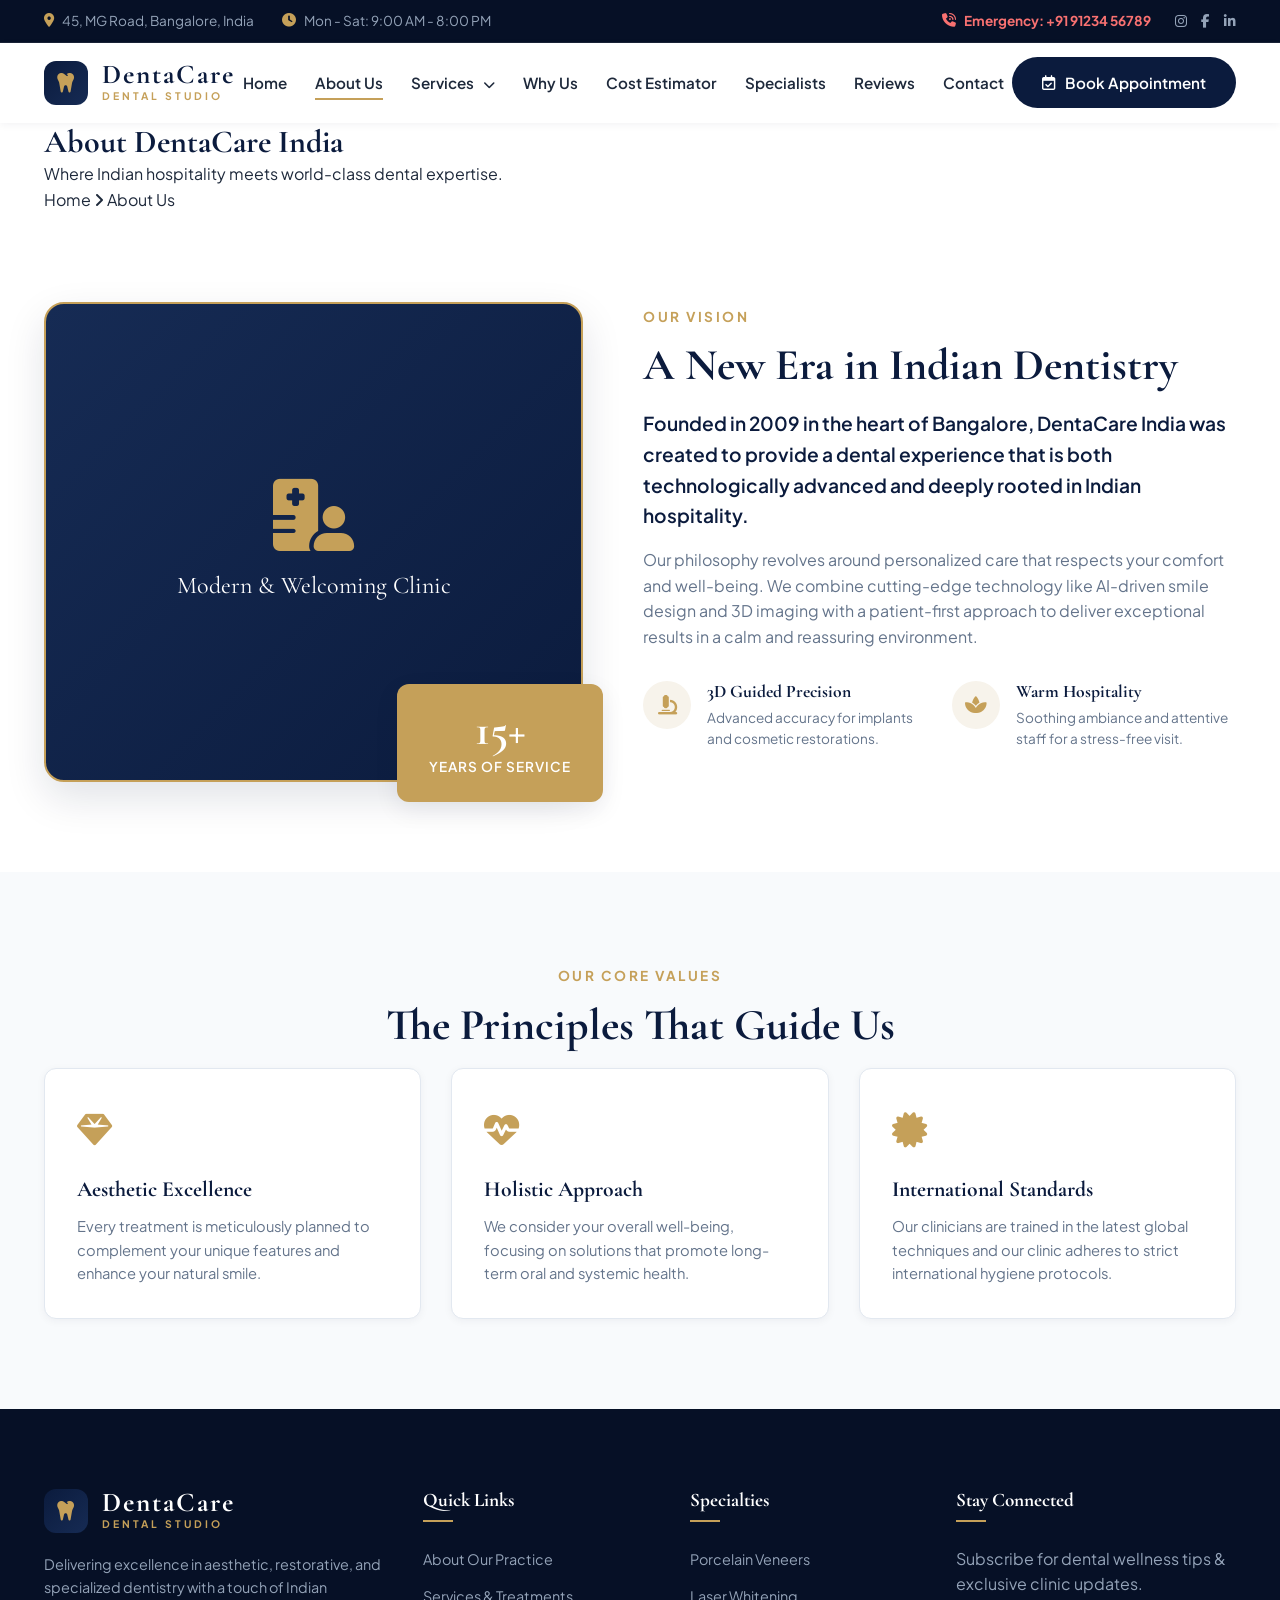
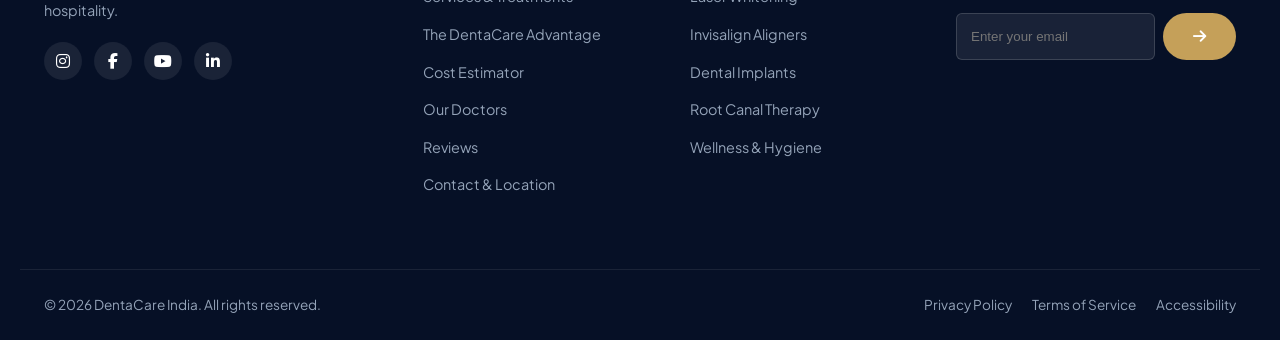
==== dental/about.html @ 6dca9a4e "first commit" ====
<!DOCTYPE html>
<html lang="en">
<head>
    <meta charset="UTF-8">
    <meta name="viewport" content="width=device-width, initial-scale=1.0">
    <title>About Us | DentaCare India</title>
    <link rel="preconnect" href="https://fonts.googleapis.com">
    <link rel="preconnect" href="https://fonts.gstatic.com" crossorigin>
    <link href="https://fonts.googleapis.com/css2?family=Cormorant+Garamond:wght@400;500;600;700&family=Plus+Jakarta+Sans:wght@300;400;500;600;700&display=swap" rel="stylesheet">
    <link rel="stylesheet" href="https://cdnjs.cloudflare.com/ajax/libs/font-awesome/6.4.0/css/all.min.css">
    <link rel="stylesheet" href="styles.css">
</head>
<body>
    <a class="skip-link" href="#main-content">Skip to main content</a>
    <button class="scroll-top-btn" id="scroll-top-btn" aria-label="Back to top">
        <i class="fa-solid fa-arrow-up"></i>
    </button>

    <!-- Top Emergency & Info Banner -->
    <div class="top-bar">
        <div class="container top-bar-content">
            <div class="top-info">
                <span><i class="fa-solid fa-location-dot"></i> 45, MG Road, Bangalore, India</span>
                <span><i class="fa-solid fa-clock"></i> Mon - Sat: 9:00 AM - 8:00 PM</span>
            </div>
            <div class="top-actions">
                <a href="tel:+919123456789" class="emergency-link"><i class="fa-solid fa-phone-volume"></i> Emergency: +91 91234 56789</a>
                <div class="social-mini">
                    <a href="#"><i class="fa-brands fa-instagram"></i></a>
                    <a href="#"><i class="fa-brands fa-facebook-f"></i></a>
                    <a href="#"><i class="fa-brands fa-linkedin-in"></i></a>
                </div>
            </div>
        </div>
    </div>

    <!-- Navigation Header -->
    <header class="navbar-header" id="navbar">
        <div class="container navbar-container">
            <a href="index.html" class="brand-logo">
                <div class="logo-icon"><i class="fa-solid fa-tooth"></i></div>
                <div class="logo-text">
                    <span class="brand-name">DentaCare</span>
                    <span class="brand-sub">DENTAL STUDIO</span>
                </div>
            </a>

            <nav class="nav-menu" id="nav-menu">
                <ul class="nav-list">
                    <li><a href="index.html" class="nav-link">Home</a></li>
                    <li><a href="about.html" class="nav-link active">About Us</a></li>
                    <li class="nav-item has-dropdown">
                        <a href="services.html" class="nav-link dropdown-toggle">Services <i class="fa-solid fa-chevron-down"></i></a>
                        <div class="dropdown-menu">
                            <a href="services/veneers.html" class="dropdown-link">Veneers & Smile Design</a>
                            <a href="services/whitening.html" class="dropdown-link">Laser Teeth Whitening</a>
                            <a href="services/invisalign.html" class="dropdown-link">Invisalign Clear Aligners</a>
                            <a href="services/implants.html" class="dropdown-link">Dental Implants</a>
                            <a href="services/root-canal.html" class="dropdown-link">Root Canal Therapy</a>
                            <a href="services/hygiene.html" class="dropdown-link">Wellness & Hygiene</a>
                        </div>
                    </li>
                    <li><a href="why-us.html" class="nav-link">Why Us</a></li>
                    <li><a href="index.html#estimator" class="nav-link">Cost Estimator</a></li>
                    <li><a href="team.html" class="nav-link">Specialists</a></li>
                    <li><a href="testimonials.html" class="nav-link">Reviews</a></li>
                    <li><a href="contact.html" class="nav-link">Contact</a></li>
                </ul>
            </nav>

            <div class="nav-cta-wrapper">
                <button class="btn btn-primary open-booking-modal" id="book-nav-btn">
                    <i class="fa-regular fa-calendar-check"></i> Book Appointment
                </button>
                <button class="hamburger-menu" id="hamburger-btn" aria-label="Toggle navigation">
                    <i class="fa-solid fa-bars"></i>
                </button>
            </div>
        </div>
    </header>

    <main id="main-content">
<div class="subpage-header">
        <div class="container">
            <h1>About DentaCare India</h1>
            <p>Where Indian hospitality meets world-class dental expertise.</p>
            <div class="breadcrumb">
                <a href="index.html">Home</a> <i class="fa-solid fa-angle-right"></i> <span>About Us</span>
            </div>
        </div>
    </div>

    <section class="section-padding about-section">
        <div class="container about-grid">
            <div class="about-image-wrapper">
                <div class="image-frame">
                    <div class="about-img-placeholder">
                        <i class="fa-solid fa-hospital-user"></i>
                        <span>Modern & Welcoming Clinic</span>
                    </div>
                </div>
                <div class="experience-badge">
                    <span class="exp-num">15+</span>
                    <span class="exp-text">Years Of Service</span>
                </div>
            </div>

            <div class="about-content">
                <div class="section-subtitle">OUR VISION</div>
                <h2 class="section-title">A New Era in Indian Dentistry</h2>
                <p class="lead-text">
                    Founded in 2009 in the heart of Bangalore, DentaCare India was created to provide a dental experience that is both technologically advanced and deeply rooted in Indian hospitality.
                </p>
                <p class="body-text">
                    Our philosophy revolves around personalized care that respects your comfort and well-being. We combine cutting-edge technology like AI-driven smile design and 3D imaging with a patient-first approach to deliver exceptional results in a calm and reassuring environment.
                </p>

                <div class="about-features">
                    <div class="feature-box">
                        <div class="feat-icon"><i class="fa-solid fa-microscope"></i></div>
                        <div class="feat-info">
                            <h4>3D Guided Precision</h4>
                            <p>Advanced accuracy for implants and cosmetic restorations.</p>
                        </div>
                    </div>
                    <div class="feature-box">
                        <div class="feat-icon"><i class="fa-solid fa-spa"></i></div>
                        <div class="feat-info">
                            <h4>Warm Hospitality</h4>
                            <p>Soothing ambiance and attentive staff for a stress-free visit.</p>
                        </div>
                    </div>
                </div>
            </div>
        </div>
    </section>

    <!-- Clinic Values -->
    <section class="section-padding bg-light">
        <div class="container">
            <div class="section-header text-center">
                <span class="section-subtitle">OUR CORE VALUES</span>
                <h2 class="section-title">The Principles That Guide Us</h2>
            </div>

            <div class="why-us-grid">
                <div class="why-card">
                    <div class="why-icon"><i class="fa-solid fa-gem"></i></div>
                    <h3>Aesthetic Excellence</h3>
                    <p>Every treatment is meticulously planned to complement your unique features and enhance your natural smile.</p>
                </div>
                <div class="why-card">
                    <div class="why-icon"><i class="fa-solid fa-heart-pulse"></i></div>
                    <h3>Holistic Approach</h3>
                    <p>We consider your overall well-being, focusing on solutions that promote long-term oral and systemic health.</p>
                </div>
                <div class="why-card">
                    <div class="why-icon"><i class="fa-solid fa-certificate"></i></div>
                    <h3>International Standards</h3>
                    <p>Our clinicians are trained in the latest global techniques and our clinic adheres to strict international hygiene protocols.</p>
                </div>
            </div>
        </div>
    </section>
    </main>

    <!-- Footer -->
    <footer class="footer">
        <div class="container footer-content">
            <div class="footer-col brand-col">
                <a href="index.html" class="brand-logo footer-logo">
                    <div class="logo-icon"><i class="fa-solid fa-tooth"></i></div>
                    <div class="logo-text">
                        <span class="brand-name">DentaCare</span>
                        <span class="brand-sub">DENTAL STUDIO</span>
                    </div>
                </a>
                <p>Delivering excellence in aesthetic, restorative, and specialized dentistry with a touch of Indian hospitality.</p>
                <div class="social-links">
                    <a href="#"><i class="fa-brands fa-instagram"></i></a>
                    <a href="#"><i class="fa-brands fa-facebook-f"></i></a>
                    <a href="#"><i class="fa-brands fa-youtube"></i></a>
                    <a href="#"><i class="fa-brands fa-linkedin-in"></i></a>
                </div>
            </div>

            <div class="footer-col">
                <h4>Quick Links</h4>
                <ul>
                    <li><a href="about.html">About Our Practice</a></li>
                    <li><a href="services.html">Services & Treatments</a></li>
                    <li><a href="why-us.html">The DentaCare Advantage</a></li>
                    <li><a href="index.html#estimator">Cost Estimator</a></li>
                    <li><a href="team.html">Our Doctors</a></li>
                    <li><a href="testimonials.html">Reviews</a></li>
                    <li><a href="contact.html">Contact & Location</a></li>
                </ul>
            </div>

            <div class="footer-col">
                <h4>Specialties</h4>
                <ul>
                    <li><a href="services/veneers.html">Porcelain Veneers</a></li>
                    <li><a href="services/whitening.html">Laser Whitening</a></li>
                    <li><a href="services/invisalign.html">Invisalign Aligners</a></li>
                    <li><a href="services/implants.html">Dental Implants</a></li>
                    <li><a href="services/root-canal.html">Root Canal Therapy</a></li>
                    <li><a href="services/hygiene.html">Wellness & Hygiene</a></li>
                </ul>
            </div>

            <div class="footer-col">
                <h4>Stay Connected</h4>
                <p>Subscribe for dental wellness tips & exclusive clinic updates.</p>
                <form class="newsletter-form" id="newsletter-form">
                    <input type="email" placeholder="Enter your email" required>
                    <button type="submit" class="btn btn-gold"><i class="fa-solid fa-arrow-right"></i></button>
                </form>
            </div>
        </div>

        <div class="footer-bottom">
            <div class="container footer-bottom-flex">
                <p>&copy; 2026 DentaCare India. All rights reserved.</p>
                <div class="legal-links">
                    <a href="#">Privacy Policy</a>
                    <a href="#">Terms of Service</a>
                    <a href="#">Accessibility</a>
                </div>
            </div>
        </div>
    </footer>

    <!-- Interactive Appointment Booking Modal -->
    <div class="modal-overlay" id="booking-modal">
        <div class="modal-container">
            <button class="modal-close" id="modal-close-btn">&times;</button>
            <div class="modal-header">
                <h2>Book Your Consultation</h2>
                <p>Complete the steps below to reserve your appointment at DentaCare India.</p>
            </div>

            <div class="modal-body">
                <div class="booking-steps-indicator">
                    <div class="step-badge active" id="step-badge-1">1. Treatment</div>
                    <div class="step-badge" id="step-badge-2">2. Schedule</div>
                    <div class="step-badge" id="step-badge-3">3. Patient Details</div>
                </div>

                <form id="full-booking-form">
                    <div class="booking-step-content active" id="booking-step-1">
                        <div class="form-group">
                            <label for="modal-service">Select Treatment Service</label>
                            <select id="modal-service" required>
                                <option value="" disabled selected>Choose a Service</option>
                                <option value="Veneers & Smile Design">Digital Smile Design & Veneers</option>
                                <option value="Laser Whitening">Laser Teeth Whitening</option>
                                <option value="Invisalign">Invisalign® Clear Aligners</option>
                                <option value="Dental Implants">Dental Implants</option>
                                <option value="Root Canal Therapy">Painless Root Canal Therapy</option>
                                <option value="Checkup & Hygiene">Comprehensive Checkup & Hygiene</option>
                                <option value="Emergency Care">Emergency Dental Care</option>
                            </select>
                        </div>

                        <div class="form-group">
                            <label for="modal-doctor">Preferred Specialist (Optional)</label>
                            <select id="modal-doctor">
                                <option value="Any Available Specialist">First Available Specialist</option>
                                <option value="Dr. Rajesh Sharma">Dr. Rajesh Sharma (Cosmetic Specialist)</option>
                                <option value="Dr. Priya Patel">Dr. Priya Patel (Implantologist)</option>
                                <option value="Dr. Amit Singh">Dr. Amit Singh (Orthodontist)</option>
                            </select>
                        </div>

                        <button type="button" class="btn btn-primary btn-block next-step-btn" data-next="2">
                            Next: Select Date & Time <i class="fa-solid fa-arrow-right"></i>
                        </button>
                    </div>

                    <div class="booking-step-content" id="booking-step-2">
                        <div class="form-group">
                            <label for="modal-date">Preferred Date</label>
                            <input type="date" id="modal-date" required>
                        </div>

                        <div class="form-group">
                            <label>Preferred Time Slot</label>
                            <div class="time-slots-grid">
                                <label class="time-slot"><input type="radio" name="timeslot" value="09:00 AM" checked> 09:00 AM</label>
                                <label class="time-slot"><input type="radio" name="timeslot" value="11:00 AM"> 11:00 AM</label>
                                <label class="time-slot"><input type="radio" name="timeslot" value="02:00 PM"> 02:00 PM</label>
                                <label class="time-slot"><input type="radio" name="timeslot" value="04:30 PM"> 04:30 PM</label>
                            </div>
                        </div>

                        <div class="form-buttons-flex">
                            <button type="button" class="btn btn-outline prev-step-btn" data-prev="1">Back</button>
                            <button type="button" class="btn btn-primary next-step-btn" data-next="3">Next: Patient Info <i class="fa-solid fa-arrow-right"></i></button>
                        </div>
                    </div>

                    <div class="booking-step-content" id="booking-step-3">
                        <div class="form-row">
                            <div class="form-group">
                                <label for="patient-name">Full Name *</label>
                                <input type="text" id="patient-name" placeholder="e.g. Anjali Rao" required>
                            </div>
                            <div class="form-group">
                                <label for="patient-phone">Phone Number *</label>
                                <input type="tel" id="patient-phone" placeholder="+91 91234 56789" required>
                            </div>
                        </div>

                        <div class="form-group">
                            <label for="patient-email">Email Address *</label>
                            <input type="email" id="patient-email" placeholder="anjali@example.com" required>
                        </div>

                        <div class="form-group">
                            <label for="patient-notes">Notes or Special Requests (Optional)</label>
                            <textarea id="patient-notes" rows="2" placeholder="Mention any dental anxiety, insurance, or specific concerns..."></textarea>
                        </div>

                        <div class="form-buttons-flex">
                            <button type="button" class="btn btn-outline prev-step-btn" data-prev="2">Back</button>
                            <button type="submit" class="btn btn-gold">
                                <i class="fa-solid fa-check-circle"></i> Confirm Booking
                            </button>
                        </div>
                    </div>
                </form>

                <div class="booking-success-view" id="booking-success-view">
                    <div class="success-icon"><i class="fa-solid fa-circle-check"></i></div>
                    <h3>Appointment Confirmed!</h3>
                    <p>Thank you, <span id="conf-name">Patient</span>. Your reservation has been recorded.</p>

                    <div class="confirmation-details-box">
                        <div class="conf-row"><span>Booking Ref:</span> <strong id="conf-ref">#DentaCare-8921</strong></div>
                        <div class="conf-row"><span>Service:</span> <strong id="conf-service">Veneers</strong></div>
                        <div class="conf-row"><span>Specialist:</span> <strong id="conf-doctor">Dr. Rajesh Sharma</strong></div>
                        <div class="conf-row"><span>Date & Time:</span> <strong id="conf-datetime">Oct 12, 2026 at 11:00 AM</strong></div>
                    </div>

                    <p class="sub-text">A confirmation email and SMS reminder will be sent to your contact details shortly.</p>
                    <button class="btn btn-primary" id="success-close-btn">Done & Return</button>
                </div>
            </div>
        </div>
    </div>

    <div class="toast-container" id="toast-container"></div>
    <script src="script.js"></script>
</body>
</html>
---- dental/styles.css ----
/* ==========================================================================
   DentaCare India - PREMIUM STYLESHEET
   ========================================================================== */

/* --- CSS Variables & Design Tokens --- */
:root {
    --primary-navy: #0B1B3D;
    --navy-light: #162B54;
    --navy-dark: #061026;
    --accent-gold: #C5A059;
    --accent-gold-hover: #B38E46;
    --accent-gold-light: #F7F3EB;
    --text-dark: #1E293B;
    --text-muted: #64748B;
    --text-light: #94A3B8;
    --bg-light: #F8FAFC;
    --bg-white: #FFFFFF;
    --border-color: #E2E8F0;
    --shadow-sm: 0 2px 8px rgba(11, 27, 61, 0.05);
    --shadow-md: 0 8px 24px rgba(11, 27, 61, 0.08);
    --shadow-lg: 0 16px 40px rgba(11, 27, 61, 0.12);
    --font-heading: 'Cormorant Garamond', Georgia, serif;
    --font-body: 'Plus Jakarta Sans', system-ui, -apple-system, sans-serif;
    --transition-smooth: all 0.3s cubic-bezier(0.4, 0, 0.2, 1);
    --radius-sm: 6px;
    --radius-md: 12px;
    --radius-lg: 20px;
}

/* --- Reset & Global Styles --- */
*, *::before, *::after {
    box-sizing: border-box;
    margin: 0;
    padding: 0;
}

html {
    scroll-behavior: smooth;
    font-size: 16px;
}

body {
    font-family: var(--font-body);
    color: var(--text-dark);
    background-color: var(--bg-white);
    line-height: 1.6;
    overflow-x: hidden;
}

.skip-link {
    position: absolute;
    left: -999px;
    top: 0;
    background: var(--primary-navy);
    color: var(--bg-white);
    padding: 12px 16px;
    z-index: 4000;
    border-radius: 0 0 8px 8px;
}

.skip-link:focus {
    left: 16px;
}

.scroll-top-btn {
    position: fixed;
    right: 20px;
    bottom: 20px;
    width: 48px;
    height: 48px;
    border: none;
    border-radius: 50%;
    background: linear-gradient(135deg, var(--accent-gold), var(--accent-gold-hover));
    color: var(--bg-white);
    box-shadow: var(--shadow-md);
    cursor: pointer;
    z-index: 2500;
    opacity: 0;
    visibility: hidden;
    transform: translateY(12px);
    transition: var(--transition-smooth);
}

.scroll-top-btn.visible {
    opacity: 1;
    visibility: visible;
    transform: translateY(0);
}

.scroll-top-btn:hover {
    transform: translateY(-3px);
}

h1, h2, h3, h4, h5, h6 {
    font-family: var(--font-heading);
    color: var(--primary-navy);
    line-height: 1.2;
    font-weight: 700;
}

a {
    text-decoration: none;
    color: inherit;
    transition: var(--transition-smooth);
}

ul {
    list-style: none;
}

img {
    max-width: 100%;
    height: auto;
    display: block;
}

.container {
    width: 100%;
    max-width: 1240px;
    margin: 0 auto;
    padding: 0 24px;
}

.section-padding {
    padding: 90px 0;
}

.bg-light {
    background-color: var(--bg-light);
}

.text-center {
    text-align: center;
}

.highlight-gold {
    color: var(--accent-gold);
}

/* --- Typography & Section Headers --- */
.section-subtitle {
    display: inline-block;
    font-family: var(--font-body);
    font-size: 0.85rem;
    font-weight: 700;
    letter-spacing: 2.5px;
    color: var(--accent-gold);
    text-transform: uppercase;
    margin-bottom: 12px;
}

.section-title {
    font-size: 2.75rem;
    margin-bottom: 16px;
}

.section-description {
    font-size: 1.1rem;
    color: var(--text-muted);
    max-width: 650px;
    margin: 0 auto 48px;
}

/* --- Buttons & Action Elements --- */
.btn {
    display: inline-flex;
    align-items: center;
    justify-content: center;
    gap: 10px;
    font-family: var(--font-body);
    font-weight: 600;
    font-size: 0.95rem;
    padding: 14px 28px;
    border-radius: 50px;
    cursor: pointer;
    border: 2px solid transparent;
    transition: var(--transition-smooth);
}

.btn-primary {
    background-color: var(--primary-navy);
    color: var(--bg-white);
}

.btn-primary:hover {
    background-color: var(--navy-light);
    transform: translateY(-2px);
    box-shadow: var(--shadow-md);
}

.btn-gold {
    background-color: var(--accent-gold);
    color: var(--bg-white);
}

.btn-gold:hover {
    background-color: var(--accent-gold-hover);
    transform: translateY(-2px);
    box-shadow: var(--shadow-md);
}

.btn-outline {
    background-color: transparent;
    border-color: var(--primary-navy);
    color: var(--primary-navy);
}

.btn-outline:hover {
    background-color: var(--primary-navy);
    color: var(--bg-white);
}

.btn-lg {
    padding: 16px 36px;
    font-size: 1.05rem;
}

.btn-block {
    width: 100%;
}

.btn-link {
    background: none;
    border: none;
    color: var(--accent-gold);
    font-weight: 700;
    font-size: 0.95rem;
    cursor: pointer;
    display: inline-flex;
    align-items: center;
    gap: 8px;
    padding: 0;
}

.btn-link:hover {
    color: var(--accent-gold-hover);
    gap: 12px;
}

/* --- Top Emergency & Info Bar --- */
.top-bar {
    background-color: var(--navy-dark);
    color: var(--text-light);
    font-size: 0.85rem;
    padding: 10px 0;
    border-bottom: 1px solid rgba(255, 255, 255, 0.08);
}

.top-bar-content {
    display: flex;
    justify-content: space-between;
    align-items: center;
}

.top-info {
    display: flex;
    gap: 28px;
}

.top-info span {
    display: flex;
    align-items: center;
    gap: 8px;
}

.top-info i {
    color: var(--accent-gold);
}

.top-actions {
    display: flex;
    align-items: center;
    gap: 24px;
}

.emergency-link {
    color: #F87171;
    font-weight: 700;
    display: flex;
    align-items: center;
    gap: 8px;
}

.emergency-link:hover {
    color: #FCA5A5;
}

.social-mini {
    display: flex;
    gap: 14px;
}

.social-mini a {
    color: var(--text-light);
}

.social-mini a:hover {
    color: var(--accent-gold);
}

/* --- Sticky Navigation Bar --- */
.navbar-header {
    position: sticky;
    top: 0;
    left: 0;
    width: 100%;
    background-color: var(--bg-white);
    z-index: 1000;
    transition: var(--transition-smooth);
    box-shadow: var(--shadow-sm);
}

.navbar-header.scrolled {
    padding: 6px 0;
    box-shadow: var(--shadow-md);
    background-color: rgba(255, 255, 255, 0.95);
    backdrop-filter: blur(10px);
}

.navbar-container {
    display: flex;
    justify-content: space-between;
    align-items: center;
    height: 80px;
}

.brand-logo {
    display: flex;
    align-items: center;
    gap: 14px;
}

.logo-icon {
    width: 44px;
    height: 44px;
    background: linear-gradient(135deg, var(--primary-navy), var(--navy-light));
    color: var(--accent-gold);
    border-radius: var(--radius-md);
    display: flex;
    align-items: center;
    justify-content: center;
    font-size: 1.4rem;
}

.logo-text {
    display: flex;
    flex-direction: column;
}

.brand-name {
    font-family: var(--font-heading);
    font-size: 1.7rem;
    font-weight: 700;
    letter-spacing: 2px;
    color: var(--primary-navy);
    line-height: 1;
}

.brand-sub {
    font-size: 0.65rem;
    font-weight: 700;
    letter-spacing: 3px;
    color: var(--accent-gold);
}

.nav-list {
    display: flex;
    gap: 28px;
}

.nav-item {
    position: relative;
}

.dropdown-menu {
    position: absolute;
    top: calc(100% + 8px);
    left: 0;
    min-width: 240px;
    background: var(--bg-white);
    border: 1px solid var(--border-color);
    border-radius: var(--radius-sm);
    box-shadow: var(--shadow-md);
    padding: 10px 0;
    display: none;
    z-index: 1100;
}

.has-dropdown:hover .dropdown-menu,
.has-dropdown.open .dropdown-menu {
    display: block;
}

.dropdown-link {
    display: block;
    padding: 10px 16px;
    font-size: 0.92rem;
    color: var(--text-dark);
}

.dropdown-link:hover {
    background-color: var(--accent-gold-light);
    color: var(--primary-navy);
}

.dropdown-toggle i {
    margin-left: 6px;
    font-size: 0.75rem;
}

.nav-link {
    font-weight: 600;
    font-size: 0.95rem;
    color: var(--text-dark);
    position: relative;
    padding: 8px 0;
}

.nav-link::after {
    content: '';
    position: absolute;
    bottom: 0;
    left: 0;
    width: 0%;
    height: 2px;
    background-color: var(--accent-gold);
    transition: var(--transition-smooth);
}

.nav-link:hover::after, .nav-link.active::after {
    width: 100%;
}

.nav-cta-wrapper {
    display: flex;
    align-items: center;
    gap: 16px;
}

.hamburger-menu {
    display: none;
    background: none;
    border: none;
    font-size: 1.5rem;
    color: var(--primary-navy);
    cursor: pointer;
}

/* --- Hero Section --- */
.hero-section {
    position: relative;
    background: linear-gradient(135deg, var(--primary-navy) 0%, var(--navy-dark) 100%);
    color: var(--bg-white);
    padding: 100px 0 120px;
    overflow: hidden;
}

.hero-section::before {
    content: '';
    position: absolute;
    top: -100px;
    right: -100px;
    width: 600px;
    height: 600px;
    background: radial-gradient(circle, rgba(197, 160, 89, 0.15) 0%, transparent 70%);
    border-radius: 50%;
}

.hero-container {
    display: grid;
    grid-template-columns: 1.2fr 0.8fr;
    gap: 60px;
    align-items: center;
    position: relative;
    z-index: 2;
}

.hero-badge {
    display: inline-flex;
    align-items: center;
    gap: 10px;
    padding: 8px 18px;
    background-color: rgba(197, 160, 89, 0.15);
    border: 1px solid rgba(197, 160, 89, 0.3);
    color: var(--accent-gold);
    border-radius: 30px;
    font-size: 0.85rem;
    font-weight: 600;
    margin-bottom: 24px;
}

.hero-title {
    color: var(--bg-white);
    font-size: 3.8rem;
    margin-bottom: 24px;
}

.hero-description {
    font-size: 1.15rem;
    color: var(--text-light);
    margin-bottom: 36px;
    max-width: 580px;
}

.hero-actions {
    display: flex;
    gap: 20px;
    margin-bottom: 48px;
}

.hero-actions .btn-outline {
    border-color: var(--accent-gold);
    color: var(--accent-gold);
}

.hero-actions .btn-outline:hover {
    background-color: var(--accent-gold);
    color: var(--primary-navy);
}

.hero-trust-badges {
    display: flex;
    gap: 28px;
    border-top: 1px solid rgba(255, 255, 255, 0.1);
    padding-top: 24px;
}

.trust-item {
    display: flex;
    align-items: center;
    gap: 10px;
    font-size: 0.88rem;
    color: var(--text-light);
}

.trust-item i {
    color: var(--accent-gold);
    font-size: 1.1rem;
}

/* Quick Booking Widget in Hero */
.hero-card-widget {
    background: rgba(255, 255, 255, 0.96);
    backdrop-filter: blur(20px);
    border-radius: var(--radius-lg);
    padding: 36px;
    color: var(--text-dark);
    box-shadow: 0 20px 50px rgba(0, 0, 0, 0.25);
    border: 1px solid rgba(197, 160, 89, 0.3);
}

.widget-header h3 {
    font-size: 1.8rem;
    margin-bottom: 6px;
}

.widget-header p {
    font-size: 0.9rem;
    color: var(--text-muted);
    margin-bottom: 24px;
}

.form-group {
    margin-bottom: 20px;
}

.form-group label {
    display: block;
    font-size: 0.88rem;
    font-weight: 600;
    margin-bottom: 8px;
    color: var(--primary-navy);
}

.form-group label i {
    color: var(--accent-gold);
    margin-right: 6px;
}

.form-group input, .form-group select, .form-group textarea, .form-control {
    width: 100%;
    padding: 13px 16px;
    border: 1px solid var(--border-color);
    border-radius: var(--radius-sm);
    font-family: var(--font-body);
    font-size: 0.95rem;
    background-color: var(--bg-white);
    color: var(--text-dark);
    transition: var(--transition-smooth);
}

.form-group input:focus, .form-group select:focus, .form-group textarea:focus {
    outline: none;
    border-color: var(--accent-gold);
    box-shadow: 0 0 0 3px rgba(197, 160, 89, 0.15);
}

/* --- Stats Banner --- */
.stats-section {
    background-color: var(--primary-navy);
    border-top: 1px solid rgba(197, 160, 89, 0.2);
    padding: 40px 0;
}

.stats-grid {
    display: grid;
    grid-template-columns: repeat(4, 1fr);
    gap: 30px;
    text-align: center;
}

.stat-card {
    padding: 10px;
    border-right: 1px solid rgba(255, 255, 255, 0.1);
}

.stat-card:last-child {
    border-right: none;
}

.stat-number {
    font-family: var(--font-heading);
    font-size: 3rem;
    font-weight: 700;
    color: var(--accent-gold);
    margin-bottom: 4px;
}

.stat-label {
    font-size: 0.9rem;
    color: var(--text-light);
    font-weight: 500;
}

/* --- About Us Section --- */
.about-grid {
    display: grid;
    grid-template-columns: 1fr 1.1fr;
    gap: 60px;
    align-items: center;
}

.about-image-wrapper {
    position: relative;
}

.image-frame {
    width: 100%;
    height: 480px;
    border-radius: var(--radius-lg);
    background: linear-gradient(135deg, var(--navy-light), var(--primary-navy));
    display: flex;
    align-items: center;
    justify-content: center;
    box-shadow: var(--shadow-lg);
    border: 2px solid var(--accent-gold);
    overflow: hidden;
}

.about-img-placeholder {
    text-align: center;
    color: var(--accent-gold);
    padding: 30px;
}

.about-img-placeholder i {
    font-size: 4.5rem;
    margin-bottom: 16px;
    display: block;
}

.about-img-placeholder span {
    font-family: var(--font-heading);
    font-size: 1.5rem;
    color: var(--bg-white);
}

.experience-badge {
    position: absolute;
    bottom: -20px;
    right: -20px;
    background-color: var(--accent-gold);
    color: var(--bg-white);
    padding: 24px 32px;
    border-radius: var(--radius-md);
    box-shadow: var(--shadow-md);
    text-align: center;
}

.exp-num {
    display: block;
    font-family: var(--font-heading);
    font-size: 2.8rem;
    font-weight: 700;
    line-height: 1;
}

.exp-text {
    font-size: 0.85rem;
    font-weight: 600;
    text-transform: uppercase;
    letter-spacing: 1px;
}

.about-content .lead-text {
    font-size: 1.2rem;
    font-weight: 600;
    color: var(--primary-navy);
    margin-bottom: 16px;
}

.about-content .body-text {
    color: var(--text-muted);
    margin-bottom: 32px;
}

.about-features {
    display: grid;
    grid-template-columns: 1fr 1fr;
    gap: 24px;
    margin-bottom: 32px;
}

.feature-box {
    display: flex;
    gap: 16px;
}

.feat-icon {
    width: 48px;
    height: 48px;
    border-radius: 50%;
    background-color: var(--accent-gold-light);
    color: var(--accent-gold);
    display: flex;
    align-items: center;
    justify-content: center;
    font-size: 1.2rem;
    flex-shrink: 0;
}

.feat-info h4 {
    font-size: 1.1rem;
    margin-bottom: 4px;
}

.feat-info p {
    font-size: 0.85rem;
    color: var(--text-muted);
}

.doctor-signature {
    border-top: 1px solid var(--border-color);
    padding-top: 20px;
}

.doc-info strong {
    display: block;
    font-size: 1.1rem;
    color: var(--primary-navy);
}

.doc-info span {
    font-size: 0.85rem;
    color: var(--accent-gold);
    font-weight: 600;
}

/* --- Services & Category Tabs --- */
.category-tabs {
    display: flex;
    justify-content: center;
    gap: 12px;
    margin-bottom: 48px;
    flex-wrap: wrap;
}

.tab-btn {
    padding: 10px 24px;
    border-radius: 30px;
    border: 1px solid var(--border-color);
    background-color: var(--bg-white);
    color: var(--text-dark);
    font-weight: 600;
    font-size: 0.9rem;
    cursor: pointer;
    transition: var(--transition-smooth);
}

.tab-btn:hover, .tab-btn.active {
    background-color: var(--primary-navy);
    color: var(--bg-white);
    border-color: var(--primary-navy);
}

.services-grid {
    display: grid;
    grid-template-columns: repeat(3, 1fr);
    gap: 30px;
}

.service-card {
    background-color: var(--bg-white);
    border-radius: var(--radius-md);
    padding: 36px 28px;
    box-shadow: var(--shadow-sm);
    border: 1px solid var(--border-color);
    transition: var(--transition-smooth);
    display: flex;
    flex-direction: column;
}

.service-card:hover {
    transform: translateY(-8px);
    box-shadow: var(--shadow-lg);
    border-color: var(--accent-gold);
}

.service-icon {
    width: 60px;
    height: 60px;
    border-radius: var(--radius-md);
    background: linear-gradient(135deg, var(--accent-gold-light), #EFE4D0);
    color: var(--accent-gold);
    display: flex;
    align-items: center;
    justify-content: center;
    font-size: 1.6rem;
    margin-bottom: 24px;
}

.service-card h3 {
    font-size: 1.5rem;
    margin-bottom: 12px;
}

.service-card p {
    font-size: 0.92rem;
    color: var(--text-muted);
    margin-bottom: 20px;
    flex-grow: 1;
}

.service-highlights {
    margin-bottom: 24px;
    border-top: 1px dashed var(--border-color);
    padding-top: 16px;
}

.service-highlights li {
    font-size: 0.85rem;
    color: var(--text-dark);
    margin-bottom: 8px;
    display: flex;
    align-items: center;
    gap: 8px;
}

.service-highlights li i {
    color: var(--accent-gold);
    font-size: 0.8rem;
}

/* --- Why Choose Us Section --- */
.why-us-grid {
    display: grid;
    grid-template-columns: repeat(3, 1fr);
    gap: 30px;
}

.why-card {
    background-color: var(--bg-white);
    padding: 32px;
    border-radius: var(--radius-md);
    border: 1px solid var(--border-color);
    box-shadow: var(--shadow-sm);
    transition: var(--transition-smooth);
}

.why-card:hover {
    border-color: var(--accent-gold);
    transform: translateY(-5px);
    box-shadow: var(--shadow-md);
}

.why-icon {
    font-size: 2.2rem;
    color: var(--accent-gold);
    margin-bottom: 20px;
}

.why-card h3 {
    font-size: 1.35rem;
    margin-bottom: 12px;
}

.why-card p {
    font-size: 0.92rem;
    color: var(--text-muted);
}

/* --- Cost Estimator Tool --- */
.estimator-wrapper {
    display: grid;
    grid-template-columns: 1fr 1fr;
    gap: 50px;
    align-items: center;
    background-color: var(--bg-white);
    padding: 48px;
    border-radius: var(--radius-lg);
    box-shadow: var(--shadow-md);
    border: 1px solid var(--border-color);
}

.disclaimer-note {
    margin-top: 24px;
    font-size: 0.85rem;
    color: var(--text-muted);
    background-color: var(--accent-gold-light);
    padding: 12px 16px;
    border-radius: var(--radius-sm);
    display: flex;
    align-items: center;
    gap: 10px;
}

.estimation-result {
    background-color: var(--bg-light);
    border-radius: var(--radius-md);
    padding: 24px;
    margin-top: 20px;
    border: 1px solid var(--border-color);
}

.result-row {
    display: flex;
    justify-content: space-between;
    align-items: center;
    padding: 12px 0;
    border-bottom: 1px solid var(--border-color);
    font-size: 0.95rem;
}

.result-row:last-of-type {
    border-bottom: none;
}

.price-tag {
    font-size: 1.4rem;
    color: var(--accent-gold);
    font-family: var(--font-heading);
}

/* --- Specialists / Team --- */
.team-grid {
    display: grid;
    grid-template-columns: repeat(3, 1fr);
    gap: 30px;
}

.team-card {
    background-color: var(--bg-white);
    border-radius: var(--radius-md);
    border: 1px solid var(--border-color);
    overflow: hidden;
    box-shadow: var(--shadow-sm);
    transition: var(--transition-smooth);
}

.team-card:hover {
    transform: translateY(-6px);
    box-shadow: var(--shadow-md);
}

.team-avatar {
    height: 220px;
    background: linear-gradient(135deg, var(--primary-navy), var(--navy-light));
    display: flex;
    align-items: center;
    justify-content: center;
    color: var(--accent-gold);
    font-size: 4rem;
}

.team-content {
    padding: 24px;
}

.team-content h3 {
    font-size: 1.4rem;
    margin-bottom: 4px;
}

.specialty-tag {
    display: inline-block;
    font-size: 0.8rem;
    font-weight: 700;
    color: var(--accent-gold);
    margin-bottom: 12px;
    text-transform: uppercase;
}

.team-content p {
    font-size: 0.88rem;
    color: var(--text-muted);
    margin-bottom: 16px;
}

.team-meta {
    display: flex;
    justify-content: space-between;
    font-size: 0.8rem;
    color: var(--text-dark);
    font-weight: 600;
    border-top: 1px solid var(--border-color);
    padding-top: 12px;
}

/* --- Testimonials --- */
.testimonials-grid {
    display: grid;
    grid-template-columns: repeat(3, 1fr);
    gap: 30px;
}

.testimonial-card {
    background-color: var(--bg-white);
    padding: 32px;
    border-radius: var(--radius-md);
    box-shadow: var(--shadow-sm);
    border: 1px solid var(--border-color);
    display: flex;
    flex-direction: column;
}

.stars {
    color: var(--accent-gold);
    margin-bottom: 16px;
    font-size: 0.9rem;
}

.review-text {
    font-size: 0.95rem;
    color: var(--text-dark);
    font-style: italic;
    margin-bottom: 24px;
    flex-grow: 1;
}

.patient-info strong {
    display: block;
    color: var(--primary-navy);
}

.patient-info span {
    font-size: 0.8rem;
    color: var(--text-muted);
}

/* --- FAQ Accordion --- */
.faq-accordion {
    max-width: 800px;
    margin: 0 auto;
}

.faq-item {
    background-color: var(--bg-white);
    border: 1px solid var(--border-color);
    border-radius: var(--radius-md);
    margin-bottom: 16px;
    overflow: hidden;
    box-shadow: var(--shadow-sm);
}

.faq-question {
    width: 100%;
    padding: 20px 24px;
    background: none;
    border: none;
    text-align: left;
    font-family: var(--font-body);
    font-size: 1.05rem;
    font-weight: 600;
    color: var(--primary-navy);
    display: flex;
    justify-content: space-between;
    align-items: center;
    cursor: pointer;
}

.faq-question i {
    color: var(--accent-gold);
    transition: var(--transition-smooth);
}

.faq-item.active .faq-question i {
    transform: rotate(180deg);
}

.faq-answer {
    max-height: 0;
    overflow: hidden;
    transition: max-height 0.3s ease-out;
    padding: 0 24px;
}

.faq-item.active .faq-answer {
    padding: 0 24px 20px;
}

.faq-answer p {
    font-size: 0.92rem;
    color: var(--text-muted);
}

/* --- Contact & Location Section --- */
.contact-grid {
    display: grid;
    grid-template-columns: 1fr 1fr;
    gap: 40px;
}

.contact-info-card {
    background-color: var(--primary-navy);
    color: var(--bg-white);
    padding: 48px;
    border-radius: var(--radius-lg);
}

.contact-info-card h2 {
    color: var(--bg-white);
    font-size: 2.4rem;
    margin-bottom: 12px;
}

.contact-info-card p {
    color: var(--text-light);
    margin-bottom: 32px;
}

.info-list {
    display: flex;
    flex-direction: column;
    gap: 24px;
}

.info-item {
    display: flex;
    gap: 18px;
    align-items: flex-start;
}

.info-item i {
    font-size: 1.4rem;
    color: var(--accent-gold);
    margin-top: 4px;
}

.info-item strong {
    display: block;
    font-size: 1rem;
    color: var(--bg-white);
    margin-bottom: 2px;
}

.info-item p {
    margin: 0;
    font-size: 0.9rem;
}

.contact-map-wrapper {
    background-color: var(--bg-white);
    border-radius: var(--radius-lg);
    border: 1px solid var(--border-color);
    box-shadow: var(--shadow-sm);
    display: flex;
    align-items: center;
    justify-content: center;
    padding: 40px;
}

.map-placeholder {
    text-align: center;
    color: var(--primary-navy);
}

.map-placeholder i {
    font-size: 3.5rem;
    color: var(--accent-gold);
    margin-bottom: 16px;
}

.map-placeholder h3 {
    font-size: 1.6rem;
    margin-bottom: 8px;
}

.map-placeholder p {
    color: var(--text-muted);
    font-size: 0.95rem;
    margin-bottom: 16px;
}

/* --- Footer --- */
.footer {
    background-color: var(--navy-dark);
    color: var(--text-light);
    padding-top: 80px;
}

.footer-content {
    display: grid;
    grid-template-columns: 1.5fr 1fr 1fr 1.2fr;
    gap: 40px;
    padding-bottom: 60px;
    border-bottom: 1px solid rgba(255, 255, 255, 0.08);
}

.footer-logo .brand-name {
    color: var(--bg-white);
}

.brand-col p {
    font-size: 0.9rem;
    margin: 20px 0;
    color: var(--text-light);
}

.social-links {
    display: flex;
    gap: 12px;
}

.social-links a {
    width: 38px;
    height: 38px;
    border-radius: 50%;
    background-color: rgba(255, 255, 255, 0.08);
    color: var(--bg-white);
    display: flex;
    align-items: center;
    justify-content: center;
}

.social-links a:hover {
    background-color: var(--accent-gold);
    color: var(--primary-navy);
}

.footer-col h4 {
    color: var(--bg-white);
    font-size: 1.2rem;
    margin-bottom: 24px;
    position: relative;
    padding-bottom: 10px;
}

.footer-col h4::after {
    content: '';
    position: absolute;
    bottom: 0;
    left: 0;
    width: 30px;
    height: 2px;
    background-color: var(--accent-gold);
}

.footer-col ul li {
    margin-bottom: 12px;
}

.footer-col ul li a {
    font-size: 0.9rem;
    color: var(--text-light);
}

.footer-col ul li a:hover {
    color: var(--accent-gold);
    padding-left: 5px;
}

.newsletter-form {
    display: flex;
    gap: 8px;
    margin-top: 16px;
}

.newsletter-form input {
    background-color: rgba(255, 255, 255, 0.08);
    border: 1px solid rgba(255, 255, 255, 0.15);
    color: var(--bg-white);
    padding: 10px 14px;
    border-radius: var(--radius-sm);
}

.footer-bottom {
    padding: 24px 0;
    font-size: 0.85rem;
}

.footer-bottom-flex {
    display: flex;
    justify-content: space-between;
    align-items: center;
}

.legal-links {
    display: flex;
    gap: 20px;
}

.legal-links a:hover {
    color: var(--accent-gold);
}

/* --- Interactive Appointment Modal --- */
.modal-overlay {
    position: fixed;
    top: 0;
    left: 0;
    width: 100%;
    height: 100%;
    background-color: rgba(6, 16, 38, 0.75);
    backdrop-filter: blur(8px);
    z-index: 2000;
    display: flex;
    align-items: center;
    justify-content: center;
    opacity: 0;
    visibility: hidden;
    transition: var(--transition-smooth);
    padding: 20px;
}

.modal-overlay.active {
    opacity: 1;
    visibility: visible;
}

.modal-container {
    background-color: var(--bg-white);
    border-radius: var(--radius-lg);
    width: 100%;
    max-width: 600px;
    padding: 40px;
    position: relative;
    box-shadow: 0 25px 60px rgba(0, 0, 0, 0.3);
    border: 1px solid var(--accent-gold);
    transform: scale(0.9);
    transition: var(--transition-smooth);
}

.modal-overlay.active .modal-container {
    transform: scale(1);
}

.modal-close {
    position: absolute;
    top: 20px;
    right: 20px;
    background: none;
    border: none;
    font-size: 1.8rem;
    color: var(--text-muted);
    cursor: pointer;
}

.modal-header {
    text-align: center;
    margin-bottom: 28px;
}

.modal-header h2 {
    font-size: 2rem;
    margin-bottom: 6px;
}

.modal-header p {
    font-size: 0.9rem;
    color: var(--text-muted);
}

.booking-steps-indicator {
    display: flex;
    justify-content: space-between;
    margin-bottom: 28px;
    background-color: var(--bg-light);
    padding: 6px;
    border-radius: 30px;
}

.step-badge {
    flex: 1;
    text-align: center;
    padding: 8px 12px;
    font-size: 0.8rem;
    font-weight: 700;
    border-radius: 20px;
    color: var(--text-muted);
    transition: var(--transition-smooth);
}

.step-badge.active {
    background-color: var(--primary-navy);
    color: var(--bg-white);
}

.booking-step-content {
    display: none;
}

.booking-step-content.active {
    display: block;
}

.form-row {
    display: grid;
    grid-template-columns: 1fr 1fr;
    gap: 16px;
}

.form-buttons-flex {
    display: flex;
    justify-content: space-between;
    gap: 16px;
    margin-top: 24px;
}

.time-slots-grid {
    display: grid;
    grid-template-columns: repeat(2, 1fr);
    gap: 12px;
}

.time-slot {
    display: flex;
    align-items: center;
    gap: 8px;
    padding: 10px 14px;
    border: 1px solid var(--border-color);
    border-radius: var(--radius-sm);
    font-size: 0.88rem;
    cursor: pointer;
    font-weight: 600;
}

.time-slot:hover {
    border-color: var(--accent-gold);
}

/* Success View inside Modal */
.booking-success-view {
    display: none;
    text-align: center;
    padding: 20px 0;
}

.booking-success-view.active {
    display: block;
}

.success-icon {
    font-size: 3.5rem;
    color: #10B981;
    margin-bottom: 16px;
}

.confirmation-details-box {
    background-color: var(--bg-light);
    border: 1px solid var(--border-color);
    border-radius: var(--radius-md);
    padding: 20px;
    margin: 20px 0;
    text-align: left;
}

.conf-row {
    display: flex;
    justify-content: space-between;
    padding: 8px 0;
    border-bottom: 1px dashed var(--border-color);
    font-size: 0.9rem;
}

.conf-row:last-child {
    border-bottom: none;
}

/* Toast Notifications */
.toast-container {
    position: fixed;
    bottom: 24px;
    right: 24px;
    z-index: 3000;
    display: flex;
    flex-direction: column;
    gap: 12px;
}

.toast {
    background-color: var(--primary-navy);
    color: var(--bg-white);
    padding: 14px 24px;
    border-radius: var(--radius-md);
    box-shadow: var(--shadow-lg);
    border-left: 4px solid var(--accent-gold);
    display: flex;
    align-items: center;
    gap: 12px;
    font-size: 0.9rem;
    animation: slideIn 0.3s ease-out forwards;
}

@keyframes slideIn {
    from { transform: translateX(100%); opacity: 0; }
    to { transform: translateX(0); opacity: 1; }
}

/* --- Service Pages --- */
.service-page-hero {
    background: linear-gradient(135deg, var(--bg-light), #f0f5fb);
    min-height: calc(100vh - 80px);
    display: flex;
    align-items: center;
}

.service-page-card {
    display: grid;
    grid-template-columns: 1.2fr 0.8fr;
    gap: 30px;
    background: var(--bg-white);
    border: 1px solid var(--border-color);
    border-radius: var(--radius-lg);
    box-shadow: var(--shadow-md);
    padding: 40px;
}

.service-page-content h1 {
    font-size: 2.8rem;
    margin-bottom: 16px;
}

.service-page-content p {
    color: var(--text-muted);
    font-size: 1rem;
    margin-bottom: 24px;
    max-width: 560px;
}

.service-highlight-box {
    background: linear-gradient(135deg, var(--primary-navy), var(--navy-light));
    color: var(--bg-white);
    border-radius: var(--radius-md);
    padding: 24px;
    height: 100%;
}

.service-highlight-box h3 {
    color: var(--bg-white);
    font-size: 1.4rem;
    margin-bottom: 16px;
}

.service-highlight-box ul li {
    margin-bottom: 10px;
    display: flex;
    gap: 10px;
    align-items: center;
}

.service-highlight-box ul li i {
    color: var(--accent-gold);
}

/* --- Responsive Media Queries --- */
@media (max-width: 1024px) {
    .hero-container {
        grid-template-columns: 1fr;
    }

    .about-grid {
        grid-template-columns: 1fr;
    }

    .services-grid, .why-us-grid, .team-grid, .testimonials-grid {
        grid-template-columns: repeat(2, 1fr);
    }

    .estimator-wrapper {
        grid-template-columns: 1fr;
    }

    .footer-content {
        grid-template-columns: repeat(2, 1fr);
    }
}

@media (max-width: 768px) {
    .top-bar-content {
        flex-direction: column;
        gap: 8px;
        text-align: center;
    }

    .hamburger-menu {
        display: block;
    }

    .nav-menu {
        position: absolute;
        top: 80px;
        left: 0;
        width: 100%;
        background-color: var(--bg-white);
        box-shadow: var(--shadow-md);
        padding: 20px;
        display: none;
    }

    .nav-menu.active {
        display: block;
    }

    .nav-list {
        flex-direction: column;
        gap: 16px;
    }

    .dropdown-menu {
        position: static;
        box-shadow: none;
        border: none;
        padding-left: 12px;
        margin-top: 6px;
    }

    .hero-title {
        font-size: 2.8rem;
    }

    .stats-grid {
        grid-template-columns: repeat(2, 1fr);
    }

    .stat-card {
        border-right: none;
        border-bottom: 1px solid rgba(255,255,255,0.1);
        padding-bottom: 20px;
    }

    .services-grid, .why-us-grid, .team-grid, .testimonials-grid, .contact-grid {
        grid-template-columns: 1fr;
    }

    .footer-content {
        grid-template-columns: 1fr;
    }

    .service-page-card {
        grid-template-columns: 1fr;
        padding: 28px;
    }

    .footer-bottom-flex {
        flex-direction: column;
        gap: 16px;
        text-align: center;
    }
}
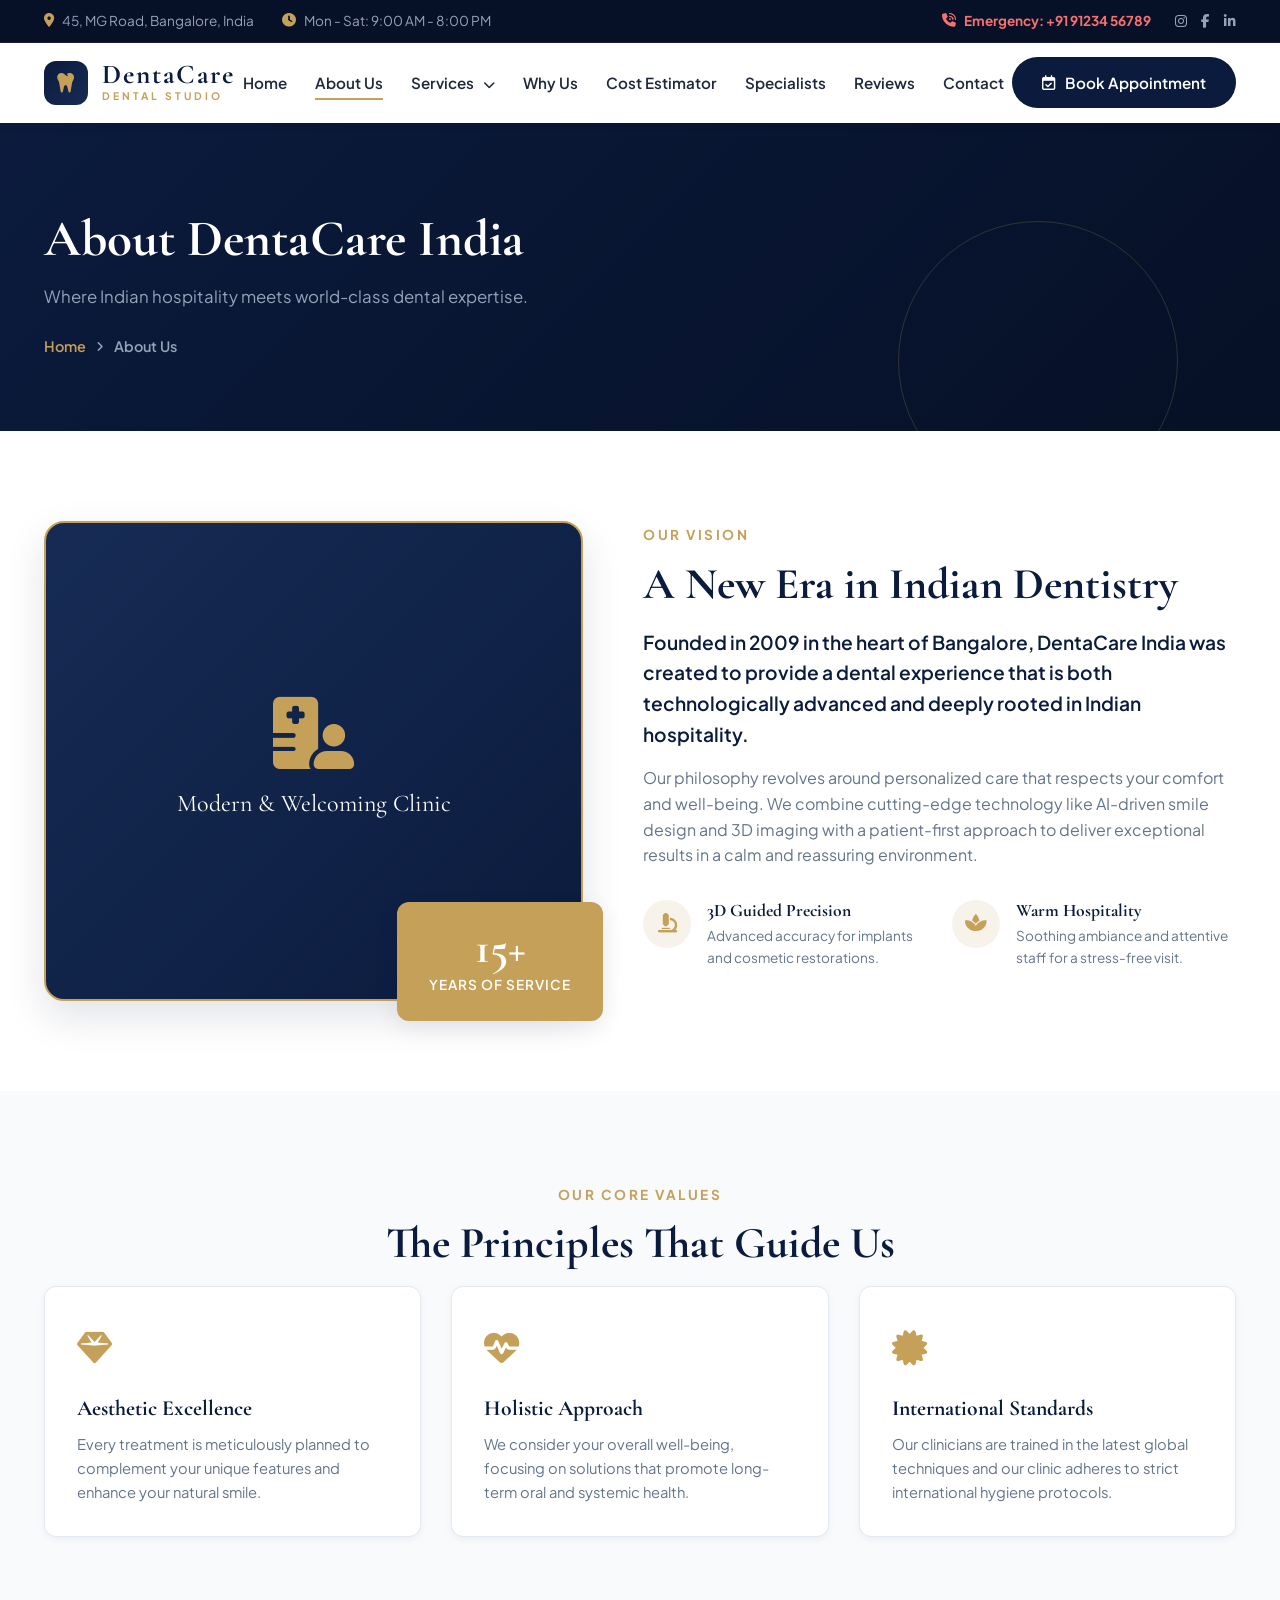
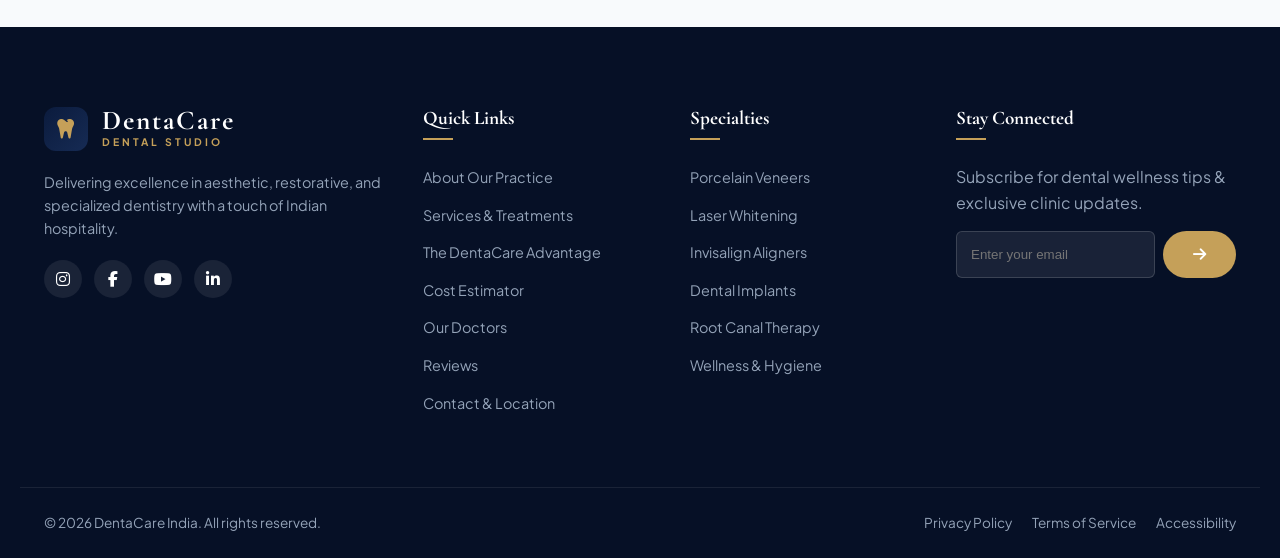
==== commit 992f344c: "update and enhance" ====
--- a/dental/about.html
+++ b/dental/about.html
@@ -9,7 +9,7 @@
     <link rel="preconnect" href="https://fonts.gstatic.com" crossorigin>
     <link href="https://fonts.googleapis.com/css2?family=Cormorant+Garamond:wght@400;500;600;700&family=Plus+Jakarta+Sans:wght@300;400;500;600;700&display=swap" rel="stylesheet">
     <link rel="stylesheet" href="https://cdnjs.cloudflare.com/ajax/libs/font-awesome/6.4.0/css/all.min.css">
-    <link rel="stylesheet" href="styles.css">
+    <link rel="stylesheet" href="css/styles.css">
 </head>
 <body>
     <a class="skip-link" href="#main-content">Skip to main content</a>
@@ -352,6 +352,6 @@
     </div>
 
     <div class="toast-container" id="toast-container"></div>
-    <script src="script.js"></script>
+    <script src="js/script.js"></script>
 </body>
 </html>
--- a/dental/css/styles.css
+++ b/dental/css/styles.css
@@ -0,0 +1,2112 @@
+/* ==========================================================================
+   DentaCare India - PREMIUM STYLESHEET
+   ========================================================================== */
+
+/* --- CSS Variables & Design Tokens --- */
+:root {
+    --primary-navy: #0B1B3D;
+    --navy-light: #162B54;
+    --navy-dark: #061026;
+    --accent-gold: #C5A059;
+    --accent-gold-hover: #B38E46;
+    --accent-gold-light: #F7F3EB;
+    --text-dark: #1E293B;
+    --text-muted: #64748B;
+    --text-light: #94A3B8;
+    --bg-light: #F8FAFC;
+    --bg-white: #FFFFFF;
+    --border-color: #E2E8F0;
+    --shadow-sm: 0 2px 8px rgba(11, 27, 61, 0.05);
+    --shadow-md: 0 8px 24px rgba(11, 27, 61, 0.08);
+    --shadow-lg: 0 16px 40px rgba(11, 27, 61, 0.12);
+    --font-heading: 'Cormorant Garamond', Georgia, serif;
+    --font-body: 'Plus Jakarta Sans', system-ui, -apple-system, sans-serif;
+    --transition-smooth: all 0.3s cubic-bezier(0.4, 0, 0.2, 1);
+    --radius-sm: 6px;
+    --radius-md: 12px;
+    --radius-lg: 20px;
+}
+
+/* --- Reset & Global Styles --- */
+*, *::before, *::after {
+    box-sizing: border-box;
+    margin: 0;
+    padding: 0;
+}
+
+html {
+    scroll-behavior: smooth;
+    font-size: 16px;
+}
+
+body {
+    font-family: var(--font-body);
+    color: var(--text-dark);
+    background-color: var(--bg-white);
+    line-height: 1.6;
+    overflow-x: hidden;
+}
+
+.skip-link {
+    position: absolute;
+    left: -999px;
+    top: 0;
+    background: var(--primary-navy);
+    color: var(--bg-white);
+    padding: 12px 16px;
+    z-index: 4000;
+    border-radius: 0 0 8px 8px;
+}
+
+.skip-link:focus {
+    left: 16px;
+}
+
+.scroll-top-btn {
+    position: fixed;
+    right: 20px;
+    bottom: 20px;
+    width: 48px;
+    height: 48px;
+    border: none;
+    border-radius: 50%;
+    background: linear-gradient(135deg, var(--accent-gold), var(--accent-gold-hover));
+    color: var(--bg-white);
+    box-shadow: var(--shadow-md);
+    cursor: pointer;
+    z-index: 2500;
+    opacity: 0;
+    visibility: hidden;
+    transform: translateY(12px);
+    transition: var(--transition-smooth);
+}
+
+.scroll-top-btn.visible {
+    opacity: 1;
+    visibility: visible;
+    transform: translateY(0);
+}
+
+.scroll-top-btn:hover {
+    transform: translateY(-3px);
+}
+
+h1, h2, h3, h4, h5, h6 {
+    font-family: var(--font-heading);
+    color: var(--primary-navy);
+    line-height: 1.2;
+    font-weight: 700;
+}
+
+a {
+    text-decoration: none;
+    color: inherit;
+    transition: var(--transition-smooth);
+}
+
+ul {
+    list-style: none;
+}
+
+img {
+    max-width: 100%;
+    height: auto;
+    display: block;
+}
+
+.container {
+    width: 100%;
+    max-width: 1240px;
+    margin: 0 auto;
+    padding: 0 24px;
+}
+
+.section-padding {
+    padding: 90px 0;
+}
+
+.bg-light {
+    background-color: var(--bg-light);
+}
+
+.text-center {
+    text-align: center;
+}
+
+.highlight-gold {
+    color: var(--accent-gold);
+}
+
+/* --- Typography & Section Headers --- */
+.section-subtitle {
+    display: inline-block;
+    font-family: var(--font-body);
+    font-size: 0.85rem;
+    font-weight: 700;
+    letter-spacing: 2.5px;
+    color: var(--accent-gold);
+    text-transform: uppercase;
+    margin-bottom: 12px;
+}
+
+.section-title {
+    font-size: 2.75rem;
+    margin-bottom: 16px;
+}
+
+.section-description {
+    font-size: 1.1rem;
+    color: var(--text-muted);
+    max-width: 650px;
+    margin: 0 auto 48px;
+}
+
+/* --- Buttons & Action Elements --- */
+.btn {
+    display: inline-flex;
+    align-items: center;
+    justify-content: center;
+    gap: 10px;
+    font-family: var(--font-body);
+    font-weight: 600;
+    font-size: 0.95rem;
+    padding: 14px 28px;
+    border-radius: 50px;
+    cursor: pointer;
+    border: 2px solid transparent;
+    transition: var(--transition-smooth);
+}
+
+.btn-primary {
+    background-color: var(--primary-navy);
+    color: var(--bg-white);
+}
+
+.btn-primary:hover {
+    background-color: var(--navy-light);
+    transform: translateY(-2px);
+    box-shadow: var(--shadow-md);
+}
+
+.btn-gold {
+    background-color: var(--accent-gold);
+    color: var(--bg-white);
+}
+
+.btn-gold:hover {
+    background-color: var(--accent-gold-hover);
+    transform: translateY(-2px);
+    box-shadow: var(--shadow-md);
+}
+
+.btn-outline {
+    background-color: transparent;
+    border-color: var(--primary-navy);
+    color: var(--primary-navy);
+}
+
+.btn-outline:hover {
+    background-color: var(--primary-navy);
+    color: var(--bg-white);
+}
+
+.btn-lg {
+    padding: 16px 36px;
+    font-size: 1.05rem;
+}
+
+.btn-block {
+    width: 100%;
+}
+
+.btn-link {
+    background: none;
+    border: none;
+    color: var(--accent-gold);
+    font-weight: 700;
+    font-size: 0.95rem;
+    cursor: pointer;
+    display: inline-flex;
+    align-items: center;
+    gap: 8px;
+    padding: 0;
+}
+
+.btn-link:hover {
+    color: var(--accent-gold-hover);
+    gap: 12px;
+}
+
+/* --- Top Emergency & Info Bar --- */
+.top-bar {
+    background-color: var(--navy-dark);
+    color: var(--text-light);
+    font-size: 0.85rem;
+    padding: 10px 0;
+    border-bottom: 1px solid rgba(255, 255, 255, 0.08);
+}
+
+.top-bar-content {
+    display: flex;
+    justify-content: space-between;
+    align-items: center;
+}
+
+.top-info {
+    display: flex;
+    gap: 28px;
+}
+
+.top-info span {
+    display: flex;
+    align-items: center;
+    gap: 8px;
+}
+
+.top-info i {
+    color: var(--accent-gold);
+}
+
+.top-actions {
+    display: flex;
+    align-items: center;
+    gap: 24px;
+}
+
+.emergency-link {
+    color: #F87171;
+    font-weight: 700;
+    display: flex;
+    align-items: center;
+    gap: 8px;
+}
+
+.emergency-link:hover {
+    color: #FCA5A5;
+}
+
+.social-mini {
+    display: flex;
+    gap: 14px;
+}
+
+.social-mini a {
+    color: var(--text-light);
+}
+
+.social-mini a:hover {
+    color: var(--accent-gold);
+}
+
+/* --- Sticky Navigation Bar --- */
+.navbar-header {
+    position: sticky;
+    top: 0;
+    left: 0;
+    width: 100%;
+    background-color: var(--bg-white);
+    z-index: 1000;
+    transition: var(--transition-smooth);
+    box-shadow: var(--shadow-sm);
+}
+
+.navbar-header.scrolled {
+    padding: 6px 0;
+    box-shadow: var(--shadow-md);
+    background-color: rgba(255, 255, 255, 0.95);
+    backdrop-filter: blur(10px);
+}
+
+.navbar-container {
+    display: flex;
+    justify-content: space-between;
+    align-items: center;
+    height: 80px;
+}
+
+.brand-logo {
+    display: flex;
+    align-items: center;
+    gap: 14px;
+}
+
+.logo-icon {
+    width: 44px;
+    height: 44px;
+    background: linear-gradient(135deg, var(--primary-navy), var(--navy-light));
+    color: var(--accent-gold);
+    border-radius: var(--radius-md);
+    display: flex;
+    align-items: center;
+    justify-content: center;
+    font-size: 1.4rem;
+}
+
+.logo-text {
+    display: flex;
+    flex-direction: column;
+}
+
+.brand-name {
+    font-family: var(--font-heading);
+    font-size: 1.7rem;
+    font-weight: 700;
+    letter-spacing: 2px;
+    color: var(--primary-navy);
+    line-height: 1;
+}
+
+.brand-sub {
+    font-size: 0.65rem;
+    font-weight: 700;
+    letter-spacing: 3px;
+    color: var(--accent-gold);
+}
+
+.nav-list {
+    display: flex;
+    gap: 28px;
+}
+
+.nav-item {
+    position: relative;
+}
+
+.dropdown-menu {
+    position: absolute;
+    top: calc(100% + 8px);
+    left: 0;
+    min-width: 240px;
+    background: var(--bg-white);
+    border: 1px solid var(--border-color);
+    border-radius: var(--radius-sm);
+    box-shadow: var(--shadow-md);
+    padding: 10px 0;
+    display: none;
+    z-index: 1100;
+}
+
+.has-dropdown:hover .dropdown-menu,
+.has-dropdown.open .dropdown-menu {
+    display: block;
+}
+
+.dropdown-link {
+    display: block;
+    padding: 10px 16px;
+    font-size: 0.92rem;
+    color: var(--text-dark);
+}
+
+.dropdown-link:hover {
+    background-color: var(--accent-gold-light);
+    color: var(--primary-navy);
+}
+
+.dropdown-toggle i {
+    margin-left: 6px;
+    font-size: 0.75rem;
+}
+
+.nav-link {
+    font-weight: 600;
+    font-size: 0.95rem;
+    color: var(--text-dark);
+    position: relative;
+    padding: 8px 0;
+}
+
+.nav-link::after {
+    content: '';
+    position: absolute;
+    bottom: 0;
+    left: 0;
+    width: 0%;
+    height: 2px;
+    background-color: var(--accent-gold);
+    transition: var(--transition-smooth);
+}
+
+.nav-link:hover::after, .nav-link.active::after {
+    width: 100%;
+}
+
+.nav-cta-wrapper {
+    display: flex;
+    align-items: center;
+    gap: 16px;
+}
+
+.hamburger-menu {
+    display: none;
+    background: none;
+    border: none;
+    font-size: 1.5rem;
+    color: var(--primary-navy);
+    cursor: pointer;
+}
+
+/* --- Hero Section --- */
+.hero-section {
+    position: relative;
+    background: linear-gradient(135deg, var(--primary-navy) 0%, var(--navy-dark) 100%);
+    color: var(--bg-white);
+    padding: 100px 0 120px;
+    overflow: hidden;
+}
+
+.hero-section::before {
+    content: '';
+    position: absolute;
+    top: -100px;
+    right: -100px;
+    width: 600px;
+    height: 600px;
+    background: radial-gradient(circle, rgba(197, 160, 89, 0.15) 0%, transparent 70%);
+    border-radius: 50%;
+}
+
+.hero-container {
+    display: grid;
+    grid-template-columns: 1.2fr 0.8fr;
+    gap: 60px;
+    align-items: center;
+    position: relative;
+    z-index: 2;
+}
+
+.hero-badge {
+    display: inline-flex;
+    align-items: center;
+    gap: 10px;
+    padding: 8px 18px;
+    background-color: rgba(197, 160, 89, 0.15);
+    border: 1px solid rgba(197, 160, 89, 0.3);
+    color: var(--accent-gold);
+    border-radius: 30px;
+    font-size: 0.85rem;
+    font-weight: 600;
+    margin-bottom: 24px;
+}
+
+.hero-title {
+    color: var(--bg-white);
+    font-size: 3.8rem;
+    margin-bottom: 24px;
+}
+
+.hero-description {
+    font-size: 1.15rem;
+    color: var(--text-light);
+    margin-bottom: 36px;
+    max-width: 580px;
+}
+
+.hero-actions {
+    display: flex;
+    gap: 20px;
+    margin-bottom: 48px;
+}
+
+.hero-actions .btn-outline {
+    border-color: var(--accent-gold);
+    color: var(--accent-gold);
+}
+
+.hero-actions .btn-outline:hover {
+    background-color: var(--accent-gold);
+    color: var(--primary-navy);
+}
+
+.hero-trust-badges {
+    display: flex;
+    gap: 28px;
+    border-top: 1px solid rgba(255, 255, 255, 0.1);
+    padding-top: 24px;
+}
+
+.trust-item {
+    display: flex;
+    align-items: center;
+    gap: 10px;
+    font-size: 0.88rem;
+    color: var(--text-light);
+}
+
+.trust-item i {
+    color: var(--accent-gold);
+    font-size: 1.1rem;
+}
+
+/* Quick Booking Widget in Hero */
+.hero-card-widget {
+    background: rgba(255, 255, 255, 0.96);
+    backdrop-filter: blur(20px);
+    border-radius: var(--radius-lg);
+    padding: 36px;
+    color: var(--text-dark);
+    box-shadow: 0 20px 50px rgba(0, 0, 0, 0.25);
+    border: 1px solid rgba(197, 160, 89, 0.3);
+}
+
+.widget-header h3 {
+    font-size: 1.8rem;
+    margin-bottom: 6px;
+}
+
+.widget-header p {
+    font-size: 0.9rem;
+    color: var(--text-muted);
+    margin-bottom: 24px;
+}
+
+.form-group {
+    margin-bottom: 20px;
+}
+
+.form-group label {
+    display: block;
+    font-size: 0.88rem;
+    font-weight: 600;
+    margin-bottom: 8px;
+    color: var(--primary-navy);
+}
+
+.form-group label i {
+    color: var(--accent-gold);
+    margin-right: 6px;
+}
+
+.form-group input, .form-group select, .form-group textarea, .form-control {
+    width: 100%;
+    padding: 13px 16px;
+    border: 1px solid var(--border-color);
+    border-radius: var(--radius-sm);
+    font-family: var(--font-body);
+    font-size: 0.95rem;
+    background-color: var(--bg-white);
+    color: var(--text-dark);
+    transition: var(--transition-smooth);
+}
+
+.form-group input:focus, .form-group select:focus, .form-group textarea:focus {
+    outline: none;
+    border-color: var(--accent-gold);
+    box-shadow: 0 0 0 3px rgba(197, 160, 89, 0.15);
+}
+
+/* --- Stats Banner --- */
+.stats-section {
+    background-color: var(--primary-navy);
+    border-top: 1px solid rgba(197, 160, 89, 0.2);
+    padding: 40px 0;
+}
+
+.stats-grid {
+    display: grid;
+    grid-template-columns: repeat(4, 1fr);
+    gap: 30px;
+    text-align: center;
+}
+
+.stat-card {
+    padding: 10px;
+    border-right: 1px solid rgba(255, 255, 255, 0.1);
+}
+
+.stat-card:last-child {
+    border-right: none;
+}
+
+.stat-number {
+    font-family: var(--font-heading);
+    font-size: 3rem;
+    font-weight: 700;
+    color: var(--accent-gold);
+    margin-bottom: 4px;
+}
+
+.stat-label {
+    font-size: 0.9rem;
+    color: var(--text-light);
+    font-weight: 500;
+}
+
+/* --- About Us Section --- */
+.about-grid {
+    display: grid;
+    grid-template-columns: 1fr 1.1fr;
+    gap: 60px;
+    align-items: center;
+}
+
+.about-image-wrapper {
+    position: relative;
+}
+
+.image-frame {
+    width: 100%;
+    height: 480px;
+    border-radius: var(--radius-lg);
+    background: linear-gradient(135deg, var(--navy-light), var(--primary-navy));
+    display: flex;
+    align-items: center;
+    justify-content: center;
+    box-shadow: var(--shadow-lg);
+    border: 2px solid var(--accent-gold);
+    overflow: hidden;
+}
+
+.about-img-placeholder {
+    text-align: center;
+    color: var(--accent-gold);
+    padding: 30px;
+}
+
+.about-img-placeholder i {
+    font-size: 4.5rem;
+    margin-bottom: 16px;
+    display: block;
+}
+
+.about-img-placeholder span {
+    font-family: var(--font-heading);
+    font-size: 1.5rem;
+    color: var(--bg-white);
+}
+
+.experience-badge {
+    position: absolute;
+    bottom: -20px;
+    right: -20px;
+    background-color: var(--accent-gold);
+    color: var(--bg-white);
+    padding: 24px 32px;
+    border-radius: var(--radius-md);
+    box-shadow: var(--shadow-md);
+    text-align: center;
+}
+
+.exp-num {
+    display: block;
+    font-family: var(--font-heading);
+    font-size: 2.8rem;
+    font-weight: 700;
+    line-height: 1;
+}
+
+.exp-text {
+    font-size: 0.85rem;
+    font-weight: 600;
+    text-transform: uppercase;
+    letter-spacing: 1px;
+}
+
+.about-content .lead-text {
+    font-size: 1.2rem;
+    font-weight: 600;
+    color: var(--primary-navy);
+    margin-bottom: 16px;
+}
+
+.about-content .body-text {
+    color: var(--text-muted);
+    margin-bottom: 32px;
+}
+
+.about-features {
+    display: grid;
+    grid-template-columns: 1fr 1fr;
+    gap: 24px;
+    margin-bottom: 32px;
+}
+
+.feature-box {
+    display: flex;
+    gap: 16px;
+}
+
+.feat-icon {
+    width: 48px;
+    height: 48px;
+    border-radius: 50%;
+    background-color: var(--accent-gold-light);
+    color: var(--accent-gold);
+    display: flex;
+    align-items: center;
+    justify-content: center;
+    font-size: 1.2rem;
+    flex-shrink: 0;
+}
+
+.feat-info h4 {
+    font-size: 1.1rem;
+    margin-bottom: 4px;
+}
+
+.feat-info p {
+    font-size: 0.85rem;
+    color: var(--text-muted);
+}
+
+.doctor-signature {
+    border-top: 1px solid var(--border-color);
+    padding-top: 20px;
+}
+
+.doc-info strong {
+    display: block;
+    font-size: 1.1rem;
+    color: var(--primary-navy);
+}
+
+.doc-info span {
+    font-size: 0.85rem;
+    color: var(--accent-gold);
+    font-weight: 600;
+}
+
+/* --- Services & Category Tabs --- */
+.category-tabs {
+    display: flex;
+    justify-content: center;
+    gap: 12px;
+    margin-bottom: 48px;
+    flex-wrap: wrap;
+}
+
+.tab-btn {
+    padding: 10px 24px;
+    border-radius: 30px;
+    border: 1px solid var(--border-color);
+    background-color: var(--bg-white);
+    color: var(--text-dark);
+    font-weight: 600;
+    font-size: 0.9rem;
+    cursor: pointer;
+    transition: var(--transition-smooth);
+}
+
+.tab-btn:hover, .tab-btn.active {
+    background-color: var(--primary-navy);
+    color: var(--bg-white);
+    border-color: var(--primary-navy);
+}
+
+.services-grid {
+    display: grid;
+    grid-template-columns: repeat(3, 1fr);
+    gap: 30px;
+}
+
+.service-card {
+    background-color: var(--bg-white);
+    border-radius: var(--radius-md);
+    padding: 36px 28px;
+    box-shadow: var(--shadow-sm);
+    border: 1px solid var(--border-color);
+    transition: var(--transition-smooth);
+    display: flex;
+    flex-direction: column;
+}
+
+.service-card:hover {
+    transform: translateY(-8px);
+    box-shadow: var(--shadow-lg);
+    border-color: var(--accent-gold);
+}
+
+.service-icon {
+    width: 60px;
+    height: 60px;
+    border-radius: var(--radius-md);
+    background: linear-gradient(135deg, var(--accent-gold-light), #EFE4D0);
+    color: var(--accent-gold);
+    display: flex;
+    align-items: center;
+    justify-content: center;
+    font-size: 1.6rem;
+    margin-bottom: 24px;
+}
+
+.service-card h3 {
+    font-size: 1.5rem;
+    margin-bottom: 12px;
+}
+
+.service-card p {
+    font-size: 0.92rem;
+    color: var(--text-muted);
+    margin-bottom: 20px;
+    flex-grow: 1;
+}
+
+.service-highlights {
+    margin-bottom: 24px;
+    border-top: 1px dashed var(--border-color);
+    padding-top: 16px;
+}
+
+.service-highlights li {
+    font-size: 0.85rem;
+    color: var(--text-dark);
+    margin-bottom: 8px;
+    display: flex;
+    align-items: center;
+    gap: 8px;
+}
+
+.service-highlights li i {
+    color: var(--accent-gold);
+    font-size: 0.8rem;
+}
+
+/* --- Why Choose Us Section --- */
+.why-us-grid {
+    display: grid;
+    grid-template-columns: repeat(3, 1fr);
+    gap: 30px;
+}
+
+.why-card {
+    background-color: var(--bg-white);
+    padding: 32px;
+    border-radius: var(--radius-md);
+    border: 1px solid var(--border-color);
+    box-shadow: var(--shadow-sm);
+    transition: var(--transition-smooth);
+}
+
+.why-card:hover {
+    border-color: var(--accent-gold);
+    transform: translateY(-5px);
+    box-shadow: var(--shadow-md);
+}
+
+.why-icon {
+    font-size: 2.2rem;
+    color: var(--accent-gold);
+    margin-bottom: 20px;
+}
+
+.why-card h3 {
+    font-size: 1.35rem;
+    margin-bottom: 12px;
+}
+
+.why-card p {
+    font-size: 0.92rem;
+    color: var(--text-muted);
+}
+
+/* --- Cost Estimator Tool --- */
+.estimator-wrapper {
+    display: grid;
+    grid-template-columns: 1fr 1fr;
+    gap: 50px;
+    align-items: center;
+    background-color: var(--bg-white);
+    padding: 48px;
+    border-radius: var(--radius-lg);
+    box-shadow: var(--shadow-md);
+    border: 1px solid var(--border-color);
+}
+
+.disclaimer-note {
+    margin-top: 24px;
+    font-size: 0.85rem;
+    color: var(--text-muted);
+    background-color: var(--accent-gold-light);
+    padding: 12px 16px;
+    border-radius: var(--radius-sm);
+    display: flex;
+    align-items: center;
+    gap: 10px;
+}
+
+.estimation-result {
+    background-color: var(--bg-light);
+    border-radius: var(--radius-md);
+    padding: 24px;
+    margin-top: 20px;
+    border: 1px solid var(--border-color);
+}
+
+.result-row {
+    display: flex;
+    justify-content: space-between;
+    align-items: center;
+    padding: 12px 0;
+    border-bottom: 1px solid var(--border-color);
+    font-size: 0.95rem;
+}
+
+.result-row:last-of-type {
+    border-bottom: none;
+}
+
+.price-tag {
+    font-size: 1.4rem;
+    color: var(--accent-gold);
+    font-family: var(--font-heading);
+}
+
+/* --- Specialists / Team --- */
+.team-grid {
+    display: grid;
+    grid-template-columns: repeat(3, 1fr);
+    gap: 30px;
+}
+
+.team-card {
+    background-color: var(--bg-white);
+    border-radius: var(--radius-md);
+    border: 1px solid var(--border-color);
+    overflow: hidden;
+    box-shadow: var(--shadow-sm);
+    transition: var(--transition-smooth);
+}
+
+.team-card:hover {
+    transform: translateY(-6px);
+    box-shadow: var(--shadow-md);
+}
+
+.team-avatar {
+    height: 220px;
+    background: linear-gradient(135deg, var(--primary-navy), var(--navy-light));
+    display: flex;
+    align-items: center;
+    justify-content: center;
+    color: var(--accent-gold);
+    font-size: 4rem;
+}
+
+.team-content {
+    padding: 24px;
+}
+
+.team-content h3 {
+    font-size: 1.4rem;
+    margin-bottom: 4px;
+}
+
+.specialty-tag {
+    display: inline-block;
+    font-size: 0.8rem;
+    font-weight: 700;
+    color: var(--accent-gold);
+    margin-bottom: 12px;
+    text-transform: uppercase;
+}
+
+.team-content p {
+    font-size: 0.88rem;
+    color: var(--text-muted);
+    margin-bottom: 16px;
+}
+
+.team-meta {
+    display: flex;
+    justify-content: space-between;
+    font-size: 0.8rem;
+    color: var(--text-dark);
+    font-weight: 600;
+    border-top: 1px solid var(--border-color);
+    padding-top: 12px;
+}
+
+/* --- Testimonials --- */
+.testimonials-grid {
+    display: grid;
+    grid-template-columns: repeat(3, 1fr);
+    gap: 30px;
+}
+
+.testimonial-card {
+    background-color: var(--bg-white);
+    padding: 32px;
+    border-radius: var(--radius-md);
+    box-shadow: var(--shadow-sm);
+    border: 1px solid var(--border-color);
+    display: flex;
+    flex-direction: column;
+}
+
+.stars {
+    color: var(--accent-gold);
+    margin-bottom: 16px;
+    font-size: 0.9rem;
+}
+
+.review-text {
+    font-size: 0.95rem;
+    color: var(--text-dark);
+    font-style: italic;
+    margin-bottom: 24px;
+    flex-grow: 1;
+}
+
+.patient-info strong {
+    display: block;
+    color: var(--primary-navy);
+}
+
+.patient-info span {
+    font-size: 0.8rem;
+    color: var(--text-muted);
+}
+
+/* --- FAQ Accordion --- */
+.faq-accordion {
+    max-width: 800px;
+    margin: 0 auto;
+}
+
+.faq-item {
+    background-color: var(--bg-white);
+    border: 1px solid var(--border-color);
+    border-radius: var(--radius-md);
+    margin-bottom: 16px;
+    overflow: hidden;
+    box-shadow: var(--shadow-sm);
+}
+
+.faq-question {
+    width: 100%;
+    padding: 20px 24px;
+    background: none;
+    border: none;
+    text-align: left;
+    font-family: var(--font-body);
+    font-size: 1.05rem;
+    font-weight: 600;
+    color: var(--primary-navy);
+    display: flex;
+    justify-content: space-between;
+    align-items: center;
+    cursor: pointer;
+}
+
+.faq-question i {
+    color: var(--accent-gold);
+    transition: var(--transition-smooth);
+}
+
+.faq-item.active .faq-question i {
+    transform: rotate(180deg);
+}
+
+.faq-answer {
+    max-height: 0;
+    overflow: hidden;
+    transition: max-height 0.3s ease-out;
+    padding: 0 24px;
+}
+
+.faq-item.active .faq-answer {
+    padding: 0 24px 20px;
+}
+
+.faq-answer p {
+    font-size: 0.92rem;
+    color: var(--text-muted);
+}
+
+/* --- Contact & Location Section --- */
+.contact-grid {
+    display: grid;
+    grid-template-columns: 1fr 1fr;
+    gap: 40px;
+}
+
+.contact-info-card {
+    background-color: var(--primary-navy);
+    color: var(--bg-white);
+    padding: 48px;
+    border-radius: var(--radius-lg);
+}
+
+.contact-info-card h2 {
+    color: var(--bg-white);
+    font-size: 2.4rem;
+    margin-bottom: 12px;
+}
+
+.contact-info-card p {
+    color: var(--text-light);
+    margin-bottom: 32px;
+}
+
+.info-list {
+    display: flex;
+    flex-direction: column;
+    gap: 24px;
+}
+
+.info-item {
+    display: flex;
+    gap: 18px;
+    align-items: flex-start;
+}
+
+.info-item i {
+    font-size: 1.4rem;
+    color: var(--accent-gold);
+    margin-top: 4px;
+}
+
+.info-item strong {
+    display: block;
+    font-size: 1rem;
+    color: var(--bg-white);
+    margin-bottom: 2px;
+}
+
+.info-item p {
+    margin: 0;
+    font-size: 0.9rem;
+}
+
+.contact-map-wrapper {
+    background-color: var(--bg-white);
+    border-radius: var(--radius-lg);
+    border: 1px solid var(--border-color);
+    box-shadow: var(--shadow-sm);
+    display: flex;
+    align-items: center;
+    justify-content: center;
+    padding: 40px;
+}
+
+.map-placeholder {
+    text-align: center;
+    color: var(--primary-navy);
+}
+
+.map-placeholder i {
+    font-size: 3.5rem;
+    color: var(--accent-gold);
+    margin-bottom: 16px;
+}
+
+.map-placeholder h3 {
+    font-size: 1.6rem;
+    margin-bottom: 8px;
+}
+
+.map-placeholder p {
+    color: var(--text-muted);
+    font-size: 0.95rem;
+    margin-bottom: 16px;
+}
+
+/* --- Footer --- */
+.footer {
+    background-color: var(--navy-dark);
+    color: var(--text-light);
+    padding-top: 80px;
+}
+
+.footer-content {
+    display: grid;
+    grid-template-columns: 1.5fr 1fr 1fr 1.2fr;
+    gap: 40px;
+    padding-bottom: 60px;
+    border-bottom: 1px solid rgba(255, 255, 255, 0.08);
+}
+
+.footer-logo .brand-name {
+    color: var(--bg-white);
+}
+
+.brand-col p {
+    font-size: 0.9rem;
+    margin: 20px 0;
+    color: var(--text-light);
+}
+
+.social-links {
+    display: flex;
+    gap: 12px;
+}
+
+.social-links a {
+    width: 38px;
+    height: 38px;
+    border-radius: 50%;
+    background-color: rgba(255, 255, 255, 0.08);
+    color: var(--bg-white);
+    display: flex;
+    align-items: center;
+    justify-content: center;
+}
+
+.social-links a:hover {
+    background-color: var(--accent-gold);
+    color: var(--primary-navy);
+}
+
+.footer-col h4 {
+    color: var(--bg-white);
+    font-size: 1.2rem;
+    margin-bottom: 24px;
+    position: relative;
+    padding-bottom: 10px;
+}
+
+.footer-col h4::after {
+    content: '';
+    position: absolute;
+    bottom: 0;
+    left: 0;
+    width: 30px;
+    height: 2px;
+    background-color: var(--accent-gold);
+}
+
+.footer-col ul li {
+    margin-bottom: 12px;
+}
+
+.footer-col ul li a {
+    font-size: 0.9rem;
+    color: var(--text-light);
+}
+
+.footer-col ul li a:hover {
+    color: var(--accent-gold);
+    padding-left: 5px;
+}
+
+.newsletter-form {
+    display: flex;
+    gap: 8px;
+    margin-top: 16px;
+}
+
+.newsletter-form input {
+    background-color: rgba(255, 255, 255, 0.08);
+    border: 1px solid rgba(255, 255, 255, 0.15);
+    color: var(--bg-white);
+    padding: 10px 14px;
+    border-radius: var(--radius-sm);
+}
+
+.footer-bottom {
+    padding: 24px 0;
+    font-size: 0.85rem;
+}
+
+.footer-bottom-flex {
+    display: flex;
+    justify-content: space-between;
+    align-items: center;
+}
+
+.legal-links {
+    display: flex;
+    gap: 20px;
+}
+
+.legal-links a:hover {
+    color: var(--accent-gold);
+}
+
+/* --- Interactive Appointment Modal --- */
+.modal-overlay {
+    position: fixed;
+    top: 0;
+    left: 0;
+    width: 100%;
+    height: 100%;
+    background-color: rgba(6, 16, 38, 0.75);
+    backdrop-filter: blur(8px);
+    z-index: 2000;
+    display: flex;
+    align-items: center;
+    justify-content: center;
+    opacity: 0;
+    visibility: hidden;
+    transition: var(--transition-smooth);
+    padding: 20px;
+}
+
+.modal-overlay.active {
+    opacity: 1;
+    visibility: visible;
+}
+
+.modal-container {
+    background-color: var(--bg-white);
+    border-radius: var(--radius-lg);
+    width: 100%;
+    max-width: 600px;
+    padding: 40px;
+    position: relative;
+    box-shadow: 0 25px 60px rgba(0, 0, 0, 0.3);
+    border: 1px solid var(--accent-gold);
+    transform: scale(0.9);
+    transition: var(--transition-smooth);
+}
+
+.modal-overlay.active .modal-container {
+    transform: scale(1);
+}
+
+.modal-close {
+    position: absolute;
+    top: 20px;
+    right: 20px;
+    background: none;
+    border: none;
+    font-size: 1.8rem;
+    color: var(--text-muted);
+    cursor: pointer;
+}
+
+.modal-header {
+    text-align: center;
+    margin-bottom: 28px;
+}
+
+.modal-header h2 {
+    font-size: 2rem;
+    margin-bottom: 6px;
+}
+
+.modal-header p {
+    font-size: 0.9rem;
+    color: var(--text-muted);
+}
+
+.booking-steps-indicator {
+    display: flex;
+    justify-content: space-between;
+    margin-bottom: 28px;
+    background-color: var(--bg-light);
+    padding: 6px;
+    border-radius: 30px;
+}
+
+.step-badge {
+    flex: 1;
+    text-align: center;
+    padding: 8px 12px;
+    font-size: 0.8rem;
+    font-weight: 700;
+    border-radius: 20px;
+    color: var(--text-muted);
+    transition: var(--transition-smooth);
+}
+
+.step-badge.active {
+    background-color: var(--primary-navy);
+    color: var(--bg-white);
+}
+
+.booking-step-content {
+    display: none;
+}
+
+.booking-step-content.active {
+    display: block;
+}
+
+.form-row {
+    display: grid;
+    grid-template-columns: 1fr 1fr;
+    gap: 16px;
+}
+
+.form-buttons-flex {
+    display: flex;
+    justify-content: space-between;
+    gap: 16px;
+    margin-top: 24px;
+}
+
+.time-slots-grid {
+    display: grid;
+    grid-template-columns: repeat(2, 1fr);
+    gap: 12px;
+}
+
+.time-slot {
+    display: flex;
+    align-items: center;
+    gap: 8px;
+    padding: 10px 14px;
+    border: 1px solid var(--border-color);
+    border-radius: var(--radius-sm);
+    font-size: 0.88rem;
+    cursor: pointer;
+    font-weight: 600;
+}
+
+.time-slot:hover {
+    border-color: var(--accent-gold);
+}
+
+/* Success View inside Modal */
+.booking-success-view {
+    display: none;
+    text-align: center;
+    padding: 20px 0;
+}
+
+.booking-success-view.active {
+    display: block;
+}
+
+.success-icon {
+    font-size: 3.5rem;
+    color: #10B981;
+    margin-bottom: 16px;
+}
+
+.confirmation-details-box {
+    background-color: var(--bg-light);
+    border: 1px solid var(--border-color);
+    border-radius: var(--radius-md);
+    padding: 20px;
+    margin: 20px 0;
+    text-align: left;
+}
+
+.conf-row {
+    display: flex;
+    justify-content: space-between;
+    padding: 8px 0;
+    border-bottom: 1px dashed var(--border-color);
+    font-size: 0.9rem;
+}
+
+.conf-row:last-child {
+    border-bottom: none;
+}
+
+/* Toast Notifications */
+.toast-container {
+    position: fixed;
+    bottom: 24px;
+    right: 24px;
+    z-index: 3000;
+    display: flex;
+    flex-direction: column;
+    gap: 12px;
+}
+
+.toast {
+    background-color: var(--primary-navy);
+    color: var(--bg-white);
+    padding: 14px 24px;
+    border-radius: var(--radius-md);
+    box-shadow: var(--shadow-lg);
+    border-left: 4px solid var(--accent-gold);
+    display: flex;
+    align-items: center;
+    gap: 12px;
+    font-size: 0.9rem;
+    animation: slideIn 0.3s ease-out forwards;
+}
+
+@keyframes slideIn {
+    from { transform: translateX(100%); opacity: 0; }
+    to { transform: translateX(0); opacity: 1; }
+}
+
+/* --- Service Pages --- */
+.service-page-hero {
+    background: linear-gradient(135deg, var(--bg-light), #f0f5fb);
+    min-height: calc(100vh - 80px);
+    display: flex;
+    align-items: center;
+}
+
+.service-page-card {
+    display: grid;
+    grid-template-columns: 1.2fr 0.8fr;
+    gap: 30px;
+    background: var(--bg-white);
+    border: 1px solid var(--border-color);
+    border-radius: var(--radius-lg);
+    box-shadow: var(--shadow-md);
+    padding: 40px;
+}
+
+.service-page-content h1 {
+    font-size: 2.8rem;
+    margin-bottom: 16px;
+}
+
+.service-page-content p {
+    color: var(--text-muted);
+    font-size: 1rem;
+    margin-bottom: 24px;
+    max-width: 560px;
+}
+
+.service-highlight-box {
+    background: linear-gradient(135deg, var(--primary-navy), var(--navy-light));
+    color: var(--bg-white);
+    border-radius: var(--radius-md);
+    padding: 24px;
+    height: 100%;
+}
+
+.service-highlight-box h3 {
+    color: var(--bg-white);
+    font-size: 1.4rem;
+    margin-bottom: 16px;
+}
+
+.service-highlight-box ul li {
+    margin-bottom: 10px;
+    display: flex;
+    gap: 10px;
+    align-items: center;
+}
+
+.service-highlight-box ul li i {
+    color: var(--accent-gold);
+}
+
+/* --- Subpage Headers --- */
+.subpage-header {
+    background: linear-gradient(135deg, var(--primary-navy), var(--navy-dark));
+    color: var(--bg-white);
+    padding: 86px 0 72px;
+    position: relative;
+    overflow: hidden;
+}
+
+.subpage-header::after {
+    content: '';
+    position: absolute;
+    right: 8%;
+    bottom: -70px;
+    width: 280px;
+    height: 280px;
+    border: 1px solid rgba(197, 160, 89, 0.22);
+    border-radius: 50%;
+}
+
+.subpage-header .container {
+    position: relative;
+    z-index: 2;
+}
+
+.subpage-header h1 {
+    color: var(--bg-white);
+    font-size: 3.2rem;
+    margin-bottom: 14px;
+}
+
+.subpage-header p {
+    color: var(--text-light);
+    max-width: 680px;
+    font-size: 1.05rem;
+    margin-bottom: 22px;
+}
+
+.breadcrumb {
+    display: inline-flex;
+    align-items: center;
+    gap: 10px;
+    color: var(--text-light);
+    font-size: 0.9rem;
+    font-weight: 600;
+}
+
+.breadcrumb a {
+    color: var(--accent-gold);
+}
+
+.breadcrumb i {
+    font-size: 0.75rem;
+}
+
+/* --- Reviews & Smile Gallery Page --- */
+.reviews-overview {
+    background: var(--bg-light);
+    padding: 42px 0;
+}
+
+.reviews-overview-grid {
+    display: grid;
+    grid-template-columns: 0.85fr 1.1fr 1.15fr;
+    gap: 24px;
+    align-items: stretch;
+}
+
+.rating-panel,
+.featured-review-card {
+    background: var(--bg-white);
+    border: 1px solid var(--border-color);
+    border-radius: var(--radius-md);
+    padding: 28px;
+    box-shadow: var(--shadow-sm);
+}
+
+.rating-score {
+    font-family: var(--font-heading);
+    font-size: 4.6rem;
+    line-height: 0.9;
+    color: var(--primary-navy);
+    font-weight: 700;
+    margin-bottom: 12px;
+}
+
+.rating-stars {
+    margin-bottom: 14px;
+}
+
+.rating-panel p,
+.featured-review-card p {
+    color: var(--text-muted);
+    font-size: 0.94rem;
+}
+
+.review-stat-strip {
+    display: grid;
+    grid-template-columns: 1fr;
+    gap: 14px;
+}
+
+.review-stat {
+    background: var(--primary-navy);
+    border-radius: var(--radius-md);
+    padding: 22px 24px;
+    border: 1px solid rgba(197, 160, 89, 0.28);
+}
+
+.review-stat strong {
+    display: block;
+    font-family: var(--font-heading);
+    color: var(--accent-gold);
+    font-size: 2.2rem;
+    line-height: 1;
+    margin-bottom: 8px;
+}
+
+.review-stat span {
+    color: var(--text-light);
+    font-size: 0.9rem;
+    font-weight: 600;
+}
+
+.featured-review-card {
+    position: relative;
+    display: flex;
+    flex-direction: column;
+    justify-content: space-between;
+}
+
+.quote-icon {
+    color: var(--accent-gold);
+    font-size: 2.1rem;
+    margin-bottom: 16px;
+}
+
+.featured-review-card p {
+    color: var(--text-dark);
+    font-style: italic;
+    font-size: 1rem;
+    margin-bottom: 22px;
+}
+
+.gallery-tabs,
+.review-filters {
+    display: flex;
+    justify-content: center;
+    gap: 12px;
+    margin-bottom: 38px;
+    flex-wrap: wrap;
+}
+
+.gallery-tab,
+.review-filter {
+    display: inline-flex;
+    align-items: center;
+    gap: 8px;
+    padding: 10px 22px;
+    border-radius: 30px;
+    border: 1px solid var(--border-color);
+    background: var(--bg-white);
+    color: var(--text-dark);
+    font-family: var(--font-body);
+    font-weight: 700;
+    cursor: pointer;
+    transition: var(--transition-smooth);
+}
+
+.gallery-tab:hover,
+.gallery-tab.active,
+.review-filter:hover,
+.review-filter.active {
+    background: var(--primary-navy);
+    border-color: var(--primary-navy);
+    color: var(--bg-white);
+    transform: translateY(-2px);
+    box-shadow: var(--shadow-sm);
+}
+
+.gallery-tab i,
+.review-filter i {
+    color: var(--accent-gold);
+}
+
+.ba-grid {
+    display: grid;
+    grid-template-columns: repeat(2, 1fr);
+    gap: 30px;
+}
+
+.ba-card {
+    background: var(--bg-white);
+    border: 1px solid var(--border-color);
+    border-radius: var(--radius-md);
+    overflow: hidden;
+    box-shadow: var(--shadow-sm);
+    transition: var(--transition-smooth);
+}
+
+.ba-card:hover {
+    transform: translateY(-6px);
+    box-shadow: var(--shadow-md);
+    border-color: rgba(197, 160, 89, 0.75);
+}
+
+.ba-card.is-hidden,
+.testimonial-card.is-hidden {
+    display: none;
+}
+
+.ba-slider-card {
+    --reveal: 50%;
+    background: var(--primary-navy);
+}
+
+.ba-stage {
+    position: relative;
+    min-height: 260px;
+    overflow: hidden;
+    isolation: isolate;
+}
+
+.ba-panel {
+    position: absolute;
+    inset: 0;
+    display: flex;
+    flex-direction: column;
+    justify-content: center;
+    gap: 14px;
+    padding: 34px;
+    text-align: center;
+}
+
+.ba-before-panel {
+    background: linear-gradient(135deg, #EEF2F7, #F8FAFC);
+    color: var(--text-muted);
+}
+
+.ba-after-panel {
+    background: linear-gradient(135deg, var(--primary-navy), var(--navy-light));
+    color: var(--bg-white);
+    clip-path: inset(0 0 0 var(--reveal));
+}
+
+.ba-panel i {
+    font-size: 3.1rem;
+}
+
+.ba-before-panel i {
+    color: var(--text-light);
+}
+
+.ba-after-panel i {
+    color: var(--accent-gold);
+}
+
+.ba-divider {
+    position: absolute;
+    top: 0;
+    bottom: 0;
+    left: var(--reveal);
+    width: 2px;
+    background: var(--accent-gold);
+    transform: translateX(-1px);
+    z-index: 4;
+    pointer-events: none;
+}
+
+.ba-divider span {
+    position: absolute;
+    top: 50%;
+    left: 50%;
+    width: 46px;
+    height: 46px;
+    border-radius: 50%;
+    transform: translate(-50%, -50%);
+    background: var(--bg-white);
+    color: var(--primary-navy);
+    border: 2px solid var(--accent-gold);
+    display: flex;
+    align-items: center;
+    justify-content: center;
+    box-shadow: var(--shadow-md);
+}
+
+.ba-range {
+    position: absolute;
+    inset: 0;
+    z-index: 5;
+    width: 100%;
+    height: 100%;
+    opacity: 0;
+    cursor: ew-resize;
+}
+
+.ba-label,
+.case-tag,
+.verified-badge {
+    display: inline-flex;
+    align-items: center;
+    gap: 6px;
+    border-radius: 30px;
+    font-size: 0.72rem;
+    font-weight: 800;
+    letter-spacing: 1px;
+    text-transform: uppercase;
+}
+
+.ba-label {
+    position: absolute;
+    top: 16px;
+    left: 16px;
+    padding: 6px 10px;
+    background: rgba(255, 255, 255, 0.86);
+    color: var(--primary-navy);
+}
+
+.ba-after-panel .ba-label {
+    background: rgba(197, 160, 89, 0.16);
+    color: var(--accent-gold);
+}
+
+.ba-panel > span:last-child {
+    font-weight: 800;
+    font-size: 1.02rem;
+}
+
+.ba-info {
+    padding: 26px;
+}
+
+.case-tag {
+    color: var(--accent-gold);
+    margin-bottom: 10px;
+}
+
+.ba-info h4 {
+    font-size: 1.45rem;
+    margin-bottom: 10px;
+}
+
+.ba-info p {
+    color: var(--text-muted);
+    font-size: 0.92rem;
+    margin-bottom: 18px;
+}
+
+.enhanced-testimonials .testimonial-card {
+    transition: var(--transition-smooth);
+}
+
+.enhanced-testimonials .testimonial-card:hover {
+    transform: translateY(-6px);
+    box-shadow: var(--shadow-md);
+    border-color: rgba(197, 160, 89, 0.65);
+}
+
+.review-card-top {
+    display: flex;
+    justify-content: space-between;
+    align-items: center;
+    margin-bottom: 18px;
+}
+
+.review-avatar {
+    width: 46px;
+    height: 46px;
+    border-radius: 50%;
+    background: var(--accent-gold-light);
+    color: var(--primary-navy);
+    display: inline-flex;
+    align-items: center;
+    justify-content: center;
+    font-weight: 800;
+    border: 1px solid rgba(197, 160, 89, 0.34);
+}
+
+.verified-badge {
+    color: #0F766E;
+    background: #ECFDF5;
+    padding: 6px 10px;
+    letter-spacing: 0.4px;
+    text-transform: none;
+}
+
+.reviews-cta-section {
+    background: var(--primary-navy);
+    color: var(--text-light);
+    padding: 72px 0;
+}
+
+.reviews-cta {
+    display: flex;
+    justify-content: space-between;
+    align-items: center;
+    gap: 34px;
+}
+
+.reviews-cta h2 {
+    color: var(--bg-white);
+    font-size: 2.5rem;
+    margin-bottom: 10px;
+}
+
+.reviews-cta p {
+    max-width: 650px;
+}
+
+/* --- Responsive Media Queries --- */
+@media (max-width: 1024px) {
+    .hero-container {
+        grid-template-columns: 1fr;
+    }
+
+    .about-grid {
+        grid-template-columns: 1fr;
+    }
+
+    .services-grid, .why-us-grid, .team-grid, .testimonials-grid {
+        grid-template-columns: repeat(2, 1fr);
+    }
+
+    .estimator-wrapper {
+        grid-template-columns: 1fr;
+    }
+
+    .footer-content {
+        grid-template-columns: repeat(2, 1fr);
+    }
+
+    .reviews-overview-grid {
+        grid-template-columns: 1fr 1fr;
+    }
+
+    .featured-review-card {
+        grid-column: 1 / -1;
+    }
+}
+
+@media (max-width: 768px) {
+    .top-bar-content {
+        flex-direction: column;
+        gap: 8px;
+        text-align: center;
+    }
+
+    .hamburger-menu {
+        display: block;
+    }
+
+    .nav-menu {
+        position: absolute;
+        top: 80px;
+        left: 0;
+        width: 100%;
+        background-color: var(--bg-white);
+        box-shadow: var(--shadow-md);
+        padding: 20px;
+        display: none;
+    }
+
+    .nav-menu.active {
+        display: block;
+    }
+
+    .nav-list {
+        flex-direction: column;
+        gap: 16px;
+    }
+
+    .dropdown-menu {
+        position: static;
+        box-shadow: none;
+        border: none;
+        padding-left: 12px;
+        margin-top: 6px;
+    }
+
+    .hero-title {
+        font-size: 2.8rem;
+    }
+
+    .stats-grid {
+        grid-template-columns: repeat(2, 1fr);
+    }
+
+    .stat-card {
+        border-right: none;
+        border-bottom: 1px solid rgba(255,255,255,0.1);
+        padding-bottom: 20px;
+    }
+
+    .services-grid, .why-us-grid, .team-grid, .testimonials-grid, .contact-grid {
+        grid-template-columns: 1fr;
+    }
+
+    .footer-content {
+        grid-template-columns: 1fr;
+    }
+
+    .service-page-card {
+        grid-template-columns: 1fr;
+        padding: 28px;
+    }
+
+    .footer-bottom-flex {
+        flex-direction: column;
+        gap: 16px;
+        text-align: center;
+    }
+
+    .subpage-header {
+        padding: 60px 0 52px;
+    }
+
+    .subpage-header h1 {
+        font-size: 2.45rem;
+    }
+
+    .reviews-overview-grid,
+    .ba-grid {
+        grid-template-columns: 1fr;
+    }
+
+    .ba-stage {
+        min-height: 190px;
+    }
+
+    .reviews-cta {
+        flex-direction: column;
+        align-items: flex-start;
+    }
+
+    .reviews-cta h2 {
+        font-size: 2.1rem;
+    }
+}
